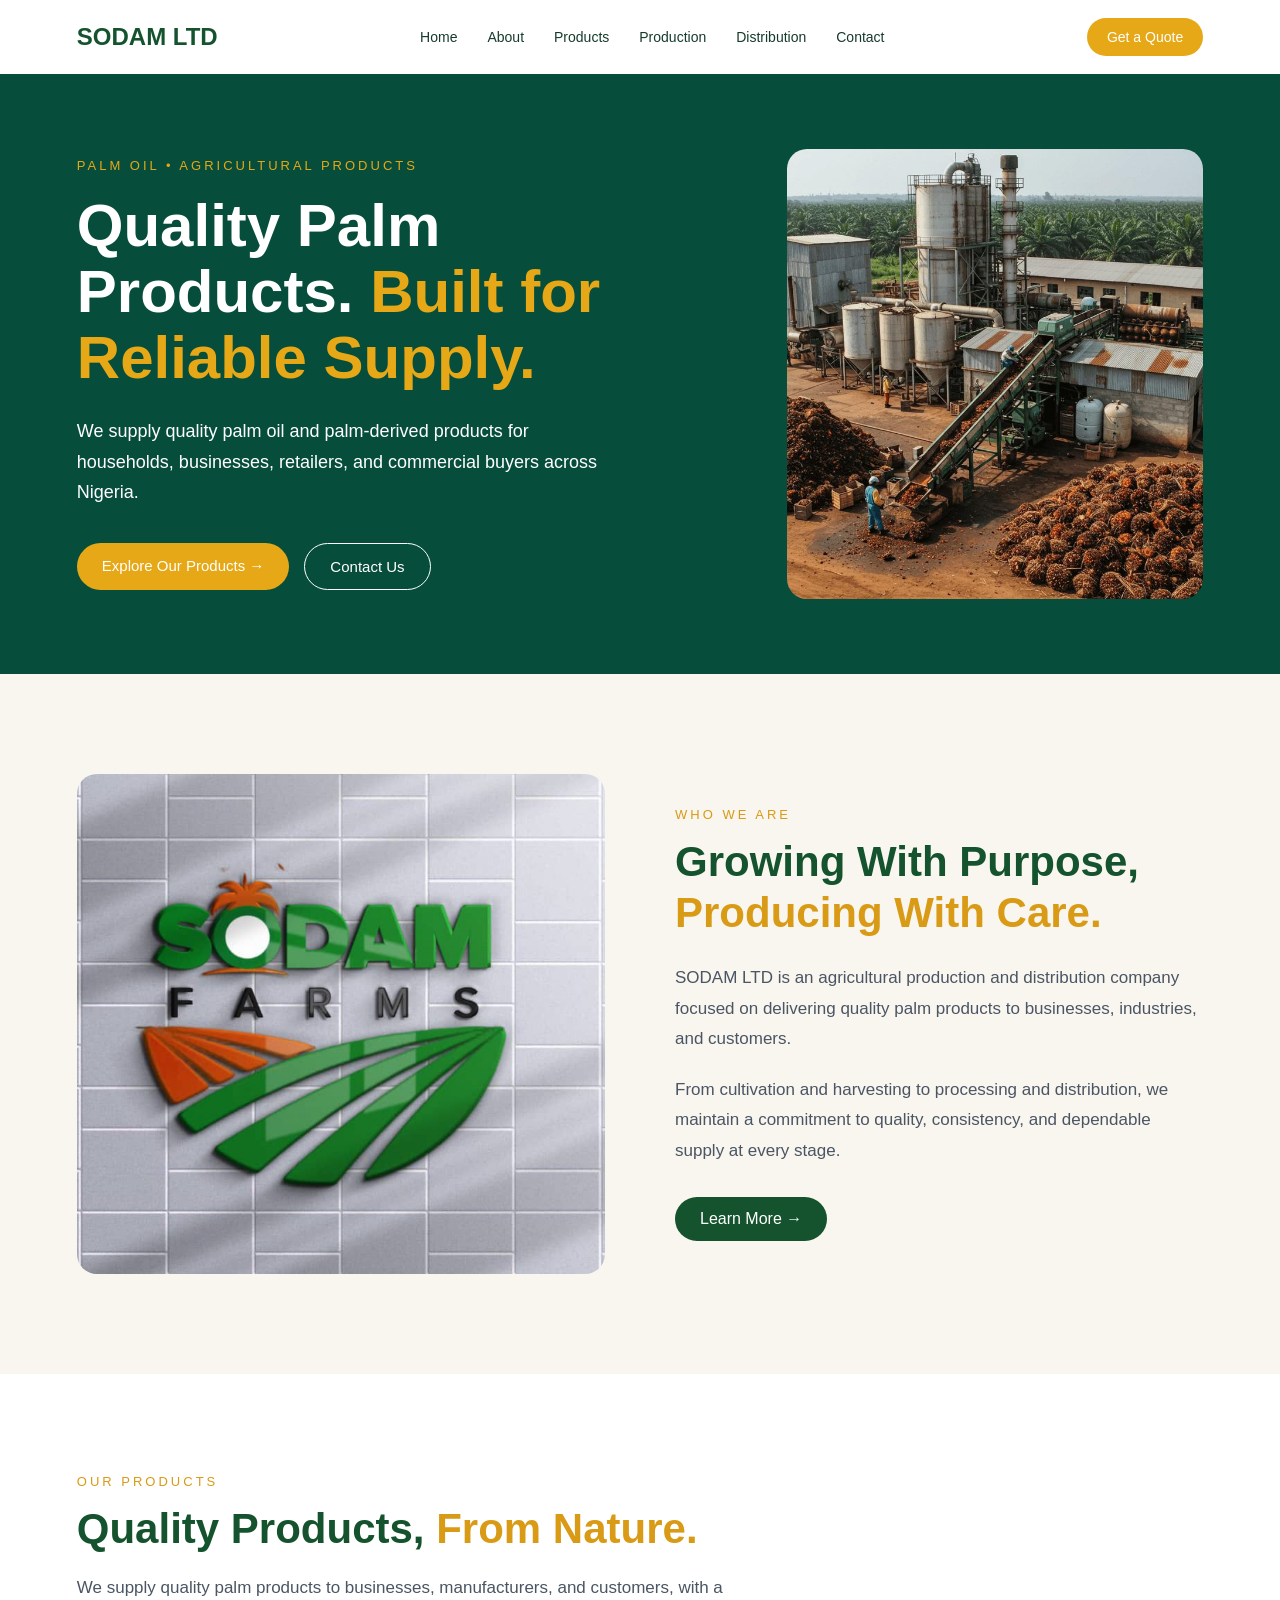
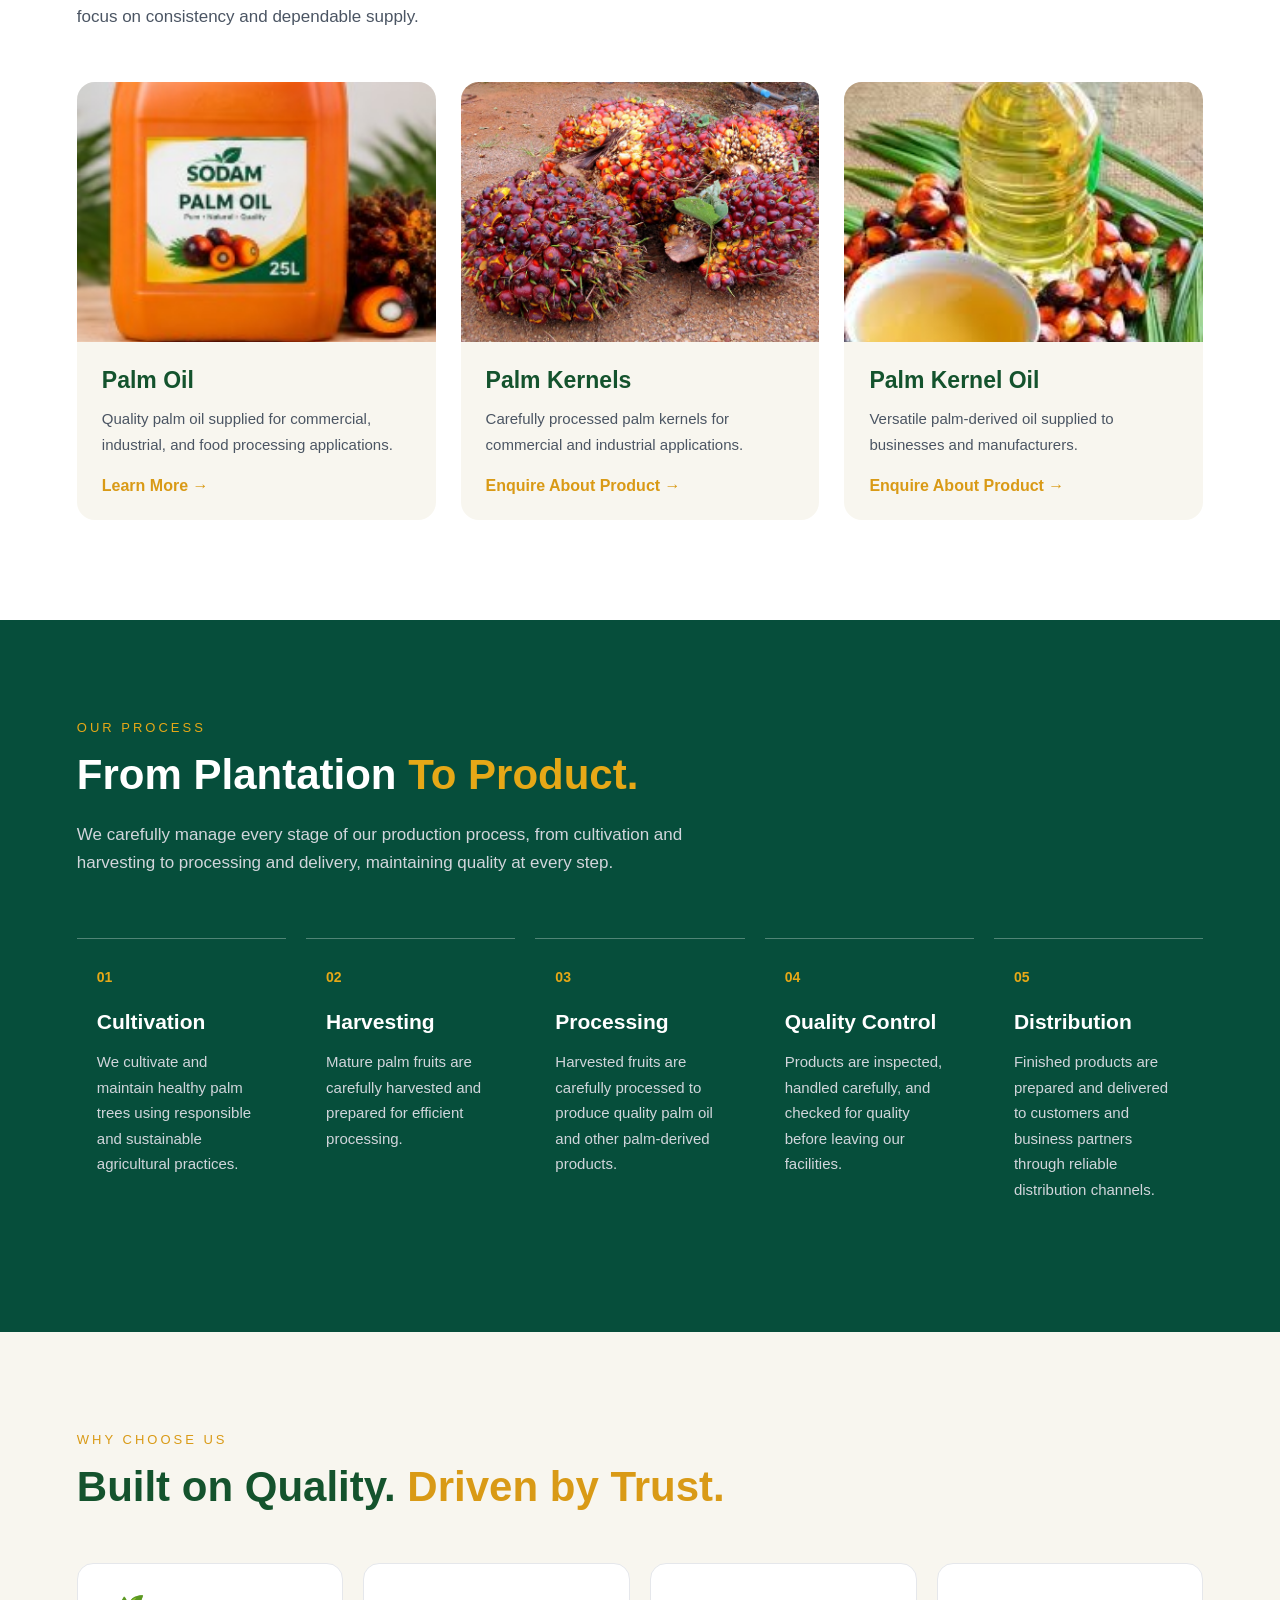
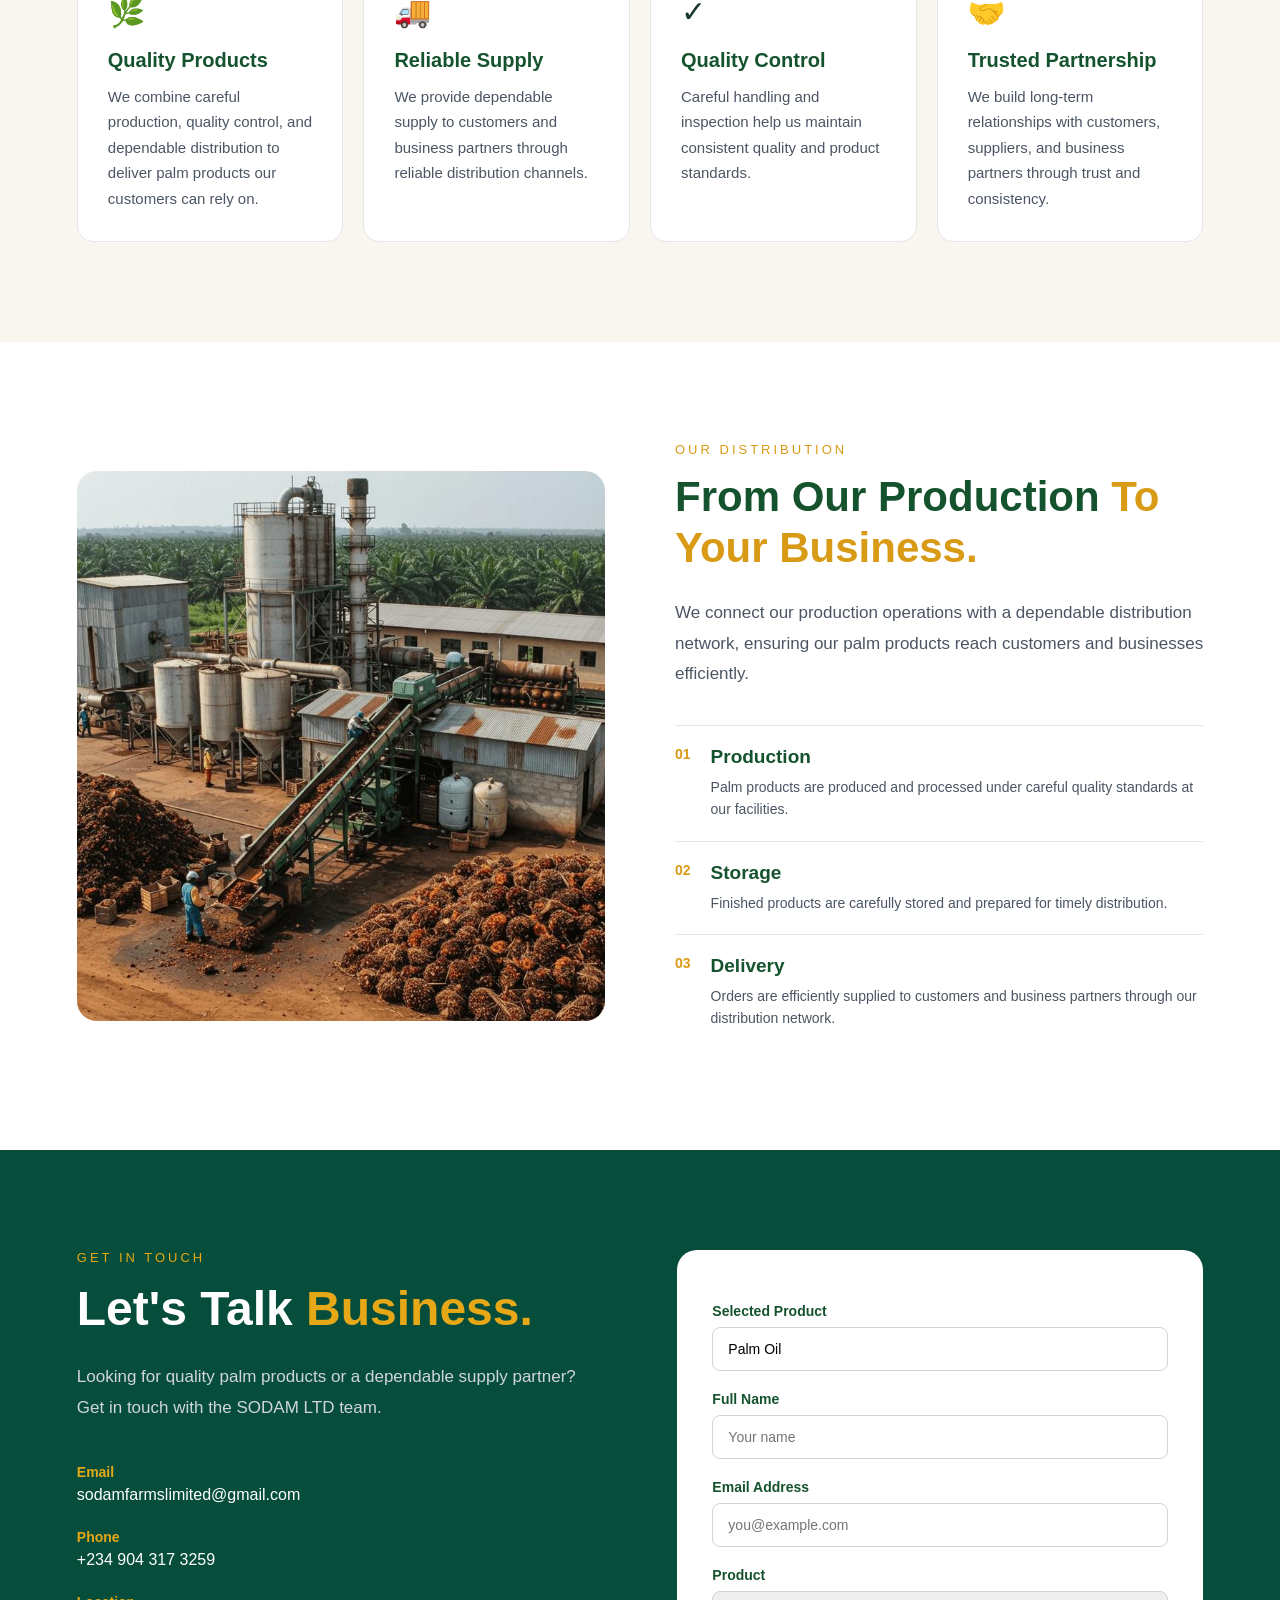
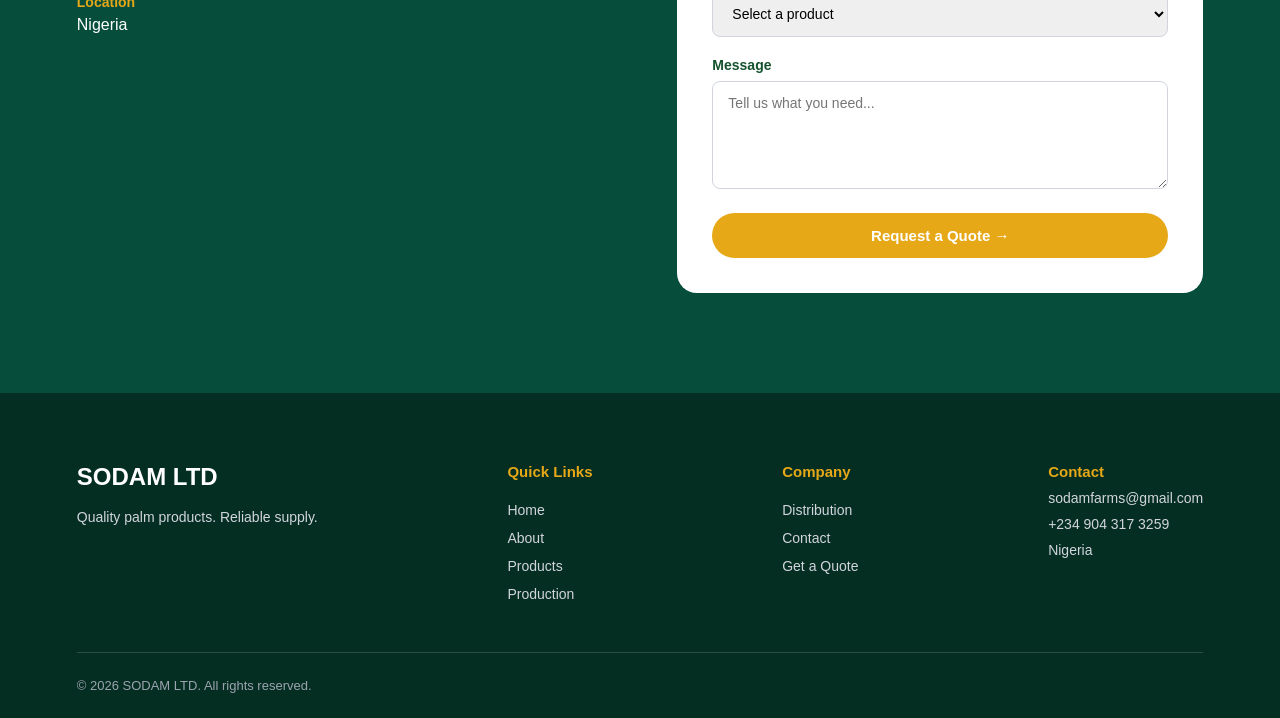
==== index.html @ 61230604 "Update index.html" ====
<!DOCTYPE html>
<html lang="en">

<head>
    <meta charset="UTF-8">
    <meta name="viewport" content="width=device-width, initial-scale=1.0">

    <title>SODAM LTD | Quality Palm Oil & Agricultural Products</title>
    <meta name="description" content="SODAM LTD supplies quality palm oil and palm-derived agricultural products to households, businesses, retailers, and commercial buyers across Nigeria.">
<link rel="icon" type="image/png" href="images/sodam.png">
    <link rel="stylesheet" href="style.css">
</head>

<body>

    <!-- NAVIGATION -->
    <header>
        <nav>

            <a href="#" class="logo">
                SODAM LTD
            </a>
<button class="menu-button">
    ☰
</button>
            <div class="nav-links">

    <a href="#home">Home</a>
    <a href="#about">About</a>
    <a href="#products">Products</a>
    <a href="#production">Production</a>
    <a href="#distribution">Distribution</a>
    <a href="#contact">Contact</a>

</div>

            <a href="#contact" class="quote-button">
                Get a Quote
            </a>

        </nav>
    </header>


    <!-- HERO SECTION -->
    <section id="home" class="hero">

    <div class="hero-content">

        <p class="eyebrow">
    PALM OIL • AGRICULTURAL PRODUCTS
</p>

       <h1>
    Quality Palm Products.
    <span>Built for Reliable Supply.</span>
</h1>

       <p class="hero-text">
    We supply quality palm oil and palm-derived products
    for households, businesses, retailers, and commercial
    buyers across Nigeria.
</p>

        <div class="hero-buttons">

            <a href="#products" class="primary-button">
    Explore Our Products →
</a>

            <a href="#contact" class="secondary-button">
    Contact Us
</a>
        </div>

    </div>


    <div class="hero-image">

        <img src="images/palm oil two.jpg"  alt="Palm oil plantation">

    </div>

</section>
<!-- ABOUT SECTION -->

<section id="about" class="about-section">

    <div class="about-image">

        <img 
            src="images/sodam.png"
            alt="Sodam Logo"
        >

    </div>


    <div class="about-content">

        <p class="section-label">
            WHO WE ARE
        </p>

        <h2>
            Growing With Purpose,
            <span>Producing With Care.</span>
        </h2>

        <p>
    SODAM LTD is an agricultural production and distribution
    company focused on delivering quality palm products to
    businesses, industries, and customers.
</p>

<p>
    From cultivation and harvesting to processing and
    distribution, we maintain a commitment to quality,
    consistency, and dependable supply at every stage.
</p>

        <a href="#" class="about-button">
            Learn More →
        </a>

    </div>

</section>
<!-- PRODUCTS SECTION -->

<section id="products" class="products-section">

    <div class="products-heading">

        <p class="section-label">
            OUR PRODUCTS
        </p>

        <h2>
            Quality Products,
            <span>From Nature.</span>
        </h2>

        <p>
    We supply quality palm products to businesses,
    manufacturers, and customers, with a focus on
    consistency and dependable supply.
</p>

    </div>


    <div class="products-container">

        <div class="product-card">

            <div class="product-image">
                <img
                    src="images/25 litres.jpg"
                    alt="Palm oil"
                >
            </div>

            <div class="product-info">

              <h3>Palm Oil</h3>

<p>
    Quality palm oil supplied for commercial,
    industrial, and food processing applications.
</p>


<a href="palm-oil.html">Learn More →</a>

            </div>

        </div>


        <div class="product-card">

            <div class="product-image">
                <img
                    src="images/palm oil one.jpg"
                    alt="Palm kernels"
                >
            </div>
            

            <div class="product-info">

                <h3>Palm Kernels</h3>

<p>
    Carefully processed palm kernels
    for commercial and industrial applications.
</p>

<a href="#contact">Enquire About Product →</a>

            </div>

        </div>


        <div class="product-card">

            <div class="product-image">
                <img
                    src="images/kernel oil.jpg"
                    alt="Palm kernel oil"
                >
            </div>

            <div class="product-info">

               <h3>Palm Kernel Oil</h3>

<p>
    Versatile palm-derived oil supplied
    to businesses and manufacturers.
</p>

<a href="#contact">Enquire About Product →</a>

            </div>

        </div>

    </div>

</section>
<!-- PRODUCTION SECTION -->

<section id="production" class="production-section">

    <div class="production-heading">

        <p class="section-label">
            OUR PROCESS
        </p>

        <h2>
            From Plantation
            <span>To Product.</span>
        </h2>

        <p>
    We carefully manage every stage of our production
    process, from cultivation and harvesting to processing
    and delivery, maintaining quality at every step.
</p>
    </div>


    <div class="process-container">

        <div class="process-step">

            <div class="step-number">
                01
            </div>

            <h3>Cultivation</h3>

<p>
    We cultivate and maintain healthy palm trees
    using responsible and sustainable agricultural practices.
</p>

        </div>


        <div class="process-step">

            <div class="step-number">
                02
            </div>

           <h3>Harvesting</h3>

<p>
    Mature palm fruits are carefully harvested
    and prepared for efficient processing.
</p>

        </div>


        <div class="process-step">

            <div class="step-number">
                03
            </div>

            <h3>Processing</h3>

<p>
    Harvested fruits are carefully processed to produce
    quality palm oil and other palm-derived products.
</p>

        </div>


        <div class="process-step">

            <div class="step-number">
                04
            </div>

            <h3>Quality Control</h3>

<p>
    Products are inspected, handled carefully,
    and checked for quality before leaving our facilities.
</p>

        </div>


        <div class="process-step">

            <div class="step-number">
                05
            </div>

            <h3>Distribution</h3>

<p>
    Finished products are prepared and delivered
    to customers and business partners through
    reliable distribution channels.
</p>

        </div>

    </div>

</section>

<!-- WHY CHOOSE US -->

<section class="why-section">

    <div class="why-heading">

        <p class="section-label">
            WHY CHOOSE US
        </p>

        <h2>
            Built on Quality.
            <span>Driven by Trust.</span>
        </h2>

    </div>


    <div class="why-container">

        <div class="why-card">

            <div class="why-icon">
                🌿
            </div>

            <h3>Quality Products</h3>

            <p>
    We combine careful production, quality control,
    and dependable distribution to deliver palm products
    our customers can rely on.
</p>
        </div>


        <div class="why-card">

            <div class="why-icon">
                🚚
            </div>

            <h3>Reliable Supply</h3>

            <p>
    We provide dependable supply to customers
    and business partners through reliable
    distribution channels.
            </p>

        </div>


        <div class="why-card">

            <div class="why-icon">
                ✓
            </div>

            <h3>Quality Control</h3>

            <p>
    Careful handling and inspection help us
    maintain consistent quality and product standards.
</p>

        </div>


        <div class="why-card">

            <div class="why-icon">
                🤝
            </div>

            <h3>Trusted Partnership</h3>

            <p>
    We build long-term relationships with
    customers, suppliers, and business partners
    through trust and consistency.
</p>

        </div>

    </div>

</section>
<!-- DISTRIBUTION SECTION -->

<section id="distribution" class="distribution-section">

    <div class="distribution-image">

        <img
            src="images/palm oil two.jpg"
            alt="Palm oil distribution"
        >

    </div>


    <div class="distribution-content">

        <p class="section-label">
            OUR DISTRIBUTION
        </p>

        <h2>
            From Our Production
            <span>To Your Business.</span>
        </h2>

       <p>
    We connect our production operations with a
    dependable distribution network, ensuring our
    palm products reach customers and businesses
    efficiently.
</p>

        <div class="distribution-points">

            <div class="distribution-point">

                <strong>01</strong>

                <div>
                    <h3>Production</h3>

                    <p>
    Palm products are produced and processed
    under careful quality standards at our facilities.
</p>
                </div>

            </div>


            <div class="distribution-point">

                <strong>02</strong>

                <div>
                    <h3>Storage</h3>

                    <p>
    Finished products are carefully stored
    and prepared for timely distribution.
</p>
                </div>

            </div>


            <div class="distribution-point">

                <strong>03</strong>

                <div>
                    <h3>Delivery</h3>

                    <p>
    Orders are efficiently supplied to customers
    and business partners through our distribution network.
</p>
                </div>

            </div>

        </div>

    </div>

</section>
<!-- CONTACT SECTION -->

<section id="contact" class="contact-section">

    <div class="contact-content">

        <p class="section-label">
            GET IN TOUCH
        </p>

        <h2>
            Let's Talk
            <span>Business.</span>
        </h2>

       <p>
    Looking for quality palm products or a dependable
    supply partner? Get in touch with the SODAM LTD team.
</p>

        <div class="contact-details">

            <div>
                <strong>Email</strong>
                <p>sodamfarmslimited@gmail.com</p>
            </div>

            <div>
                <strong>Phone</strong>
                <p>+234 904 317 3259</p>
            </div>

            <div>
                <strong>Location</strong>
                <p>Nigeria</p>
            </div>

        </div>

    </div>


    <div class="contact-form">

        <<form action="https://formspree.io/f/moeqrwew"
    method="POST">
    <input type="hidden" name="_next" value="https://sodam-palm-oil-website.vercel.app/thank-you.html">
<input type="hidden" name="_next" value="thank-you.html">
<div class="form-group">
    <label for="selected-product">Selected Product</label>
    <input
        type="text"
        id="selected-product"
        value="Palm Oil"
        readonly
    >
</div>
            <div class="form-group">

                <label for="name">
                    Full Name
                </label>

                <input
    type="text"
    id="name"
    name="name"
    placeholder="Your name"
    required
>

            </div>


            <div class="form-group">

                <label for="email">
                    Email Address
                </label>

                <input
    type="email"
    id="email"
    name="email"
    placeholder="you@example.com"
    required
>

            </div>


            <div class="form-group">

                <label for="product">
                    Product
                </label>

                <select id="product" name="product" required>

                    <option value="">
                        Select a product
                    </option>

                    <option value="palm-oil">
                        Palm Oil
                    </option>

                    <option value="palm-kernels">
                        Palm Kernels
                    </option>

                    <option value="palm-kernel-oil">
                        Palm Kernel Oil
                    </option>

                </select>

            </div>


            <div class="form-group">

                <label for="message">
                    Message
                </label>

                <textarea
    id="message"
    name="message"
    rows="5"
    placeholder="Tell us what you need..."
    required
></textarea>

            </div>


            <button type="submit">
                Request a Quote →
            </button>

        </form>

    </div>

</section>
<!-- FOOTER -->

<footer>

    <div class="footer-content">

        <div class="footer-brand">

            <a href="#home" class="logo">
                SODAM LTD
            </a>

            <p>
                Quality palm products.
                Reliable supply.
            </p>

        </div>


        <div class="footer-links">

            <h3>Quick Links</h3>

           <a href="#home">Home</a>
<a href="#about">About</a>
<a href="#products">Products</a>
<a href="#production">Production</a>

        </div>


        <div class="footer-links">

            <h3>Company</h3>

            <a href="#distribution">Distribution</a>
<a href="#contact">Contact</a>
<a href="#contact">Get a Quote</a>

        </div>


        <div class="footer-contact">

            <h3>Contact</h3>

            <p>sodamfarms@gmail.com</p>
            <p>+234 904 317 3259</p>
            <p>Nigeria</p>

        </div>

    </div>


    <div class="footer-bottom">

        <p>
            © 2026 SODAM LTD.
            All rights reserved.
        </p>

    </div>

</footer>
    <script src="script.js"></script>

</body>

</html>
---- style.css ----
/* =========================
   GENERAL
========================= */

* {
    margin: 0;
    padding: 0;
    box-sizing: border-box;
}

html {
    scroll-behavior: smooth;
}

body {
    font-family: Arial, sans-serif;
    color: #173b2a;
    background: #ffffff;
}

section,
header,
footer {
    max-width: 1600px;
    margin-left: auto;
    margin-right: auto;
}


/* =========================
   NAVIGATION
========================= */

header {
    background-color: #ffffff;
    padding: 18px 6%;
    position: sticky;
    top: 0;
    z-index: 1000;
}

nav {
    display: flex;
    align-items: center;
    justify-content: space-between;
    position: relative;
}

.logo {
    font-size: 24px;
    font-weight: bold;
    color: #14532d;
    text-decoration: none;
}

.nav-links {
    display: flex;
    gap: 30px;
}

.nav-links a {
    color: #173b2a;
    text-decoration: none;
    font-size: 14px;
    position: relative;
}

.nav-links a::after {
    content: "";
    position: absolute;
    width: 0;
    height: 2px;
    background-color: #d99a16;
    left: 0;
    bottom: -6px;
    transition: width 0.3s ease;
}

.nav-links a:hover::after {
    width: 100%;
}

.quote-button {
    background-color: #e6a817;
    color: white;
    padding: 11px 20px;
    border-radius: 25px;
    text-decoration: none;
    font-size: 14px;
}

.quote-button:hover {
    background-color: #c98b0d;
}

.menu-button {
    display: none;
    background: none;
    border: none;
    font-size: 28px;
    color: #14532d;
    cursor: pointer;
}


/* =========================
   HERO
========================= */

.hero {
    min-height: 600px;
    padding: 70px 6%;
    background-color: #064e3b;
    color: white;

    display: flex;
    align-items: center;
    justify-content: space-between;
    gap: 60px;
}

.hero-content {
    max-width: 650px;
    animation: heroText 1s ease forwards;
}

.eyebrow {
    font-size: 13px;
    letter-spacing: 3px;
    margin-bottom: 20px;
    color: #e6a817;
}

.hero h1 {
    font-size: clamp(42px, 5vw, 60px);
    line-height: 1.1;
    margin-bottom: 25px;
}

.hero h1 span {
    color: #e6a817;
}

.hero-text {
    font-size: 18px;
    line-height: 1.7;
    max-width: 550px;
    margin-bottom: 35px;
}

.hero-buttons {
    display: flex;
    gap: 15px;
}

.primary-button,
.secondary-button {
    padding: 14px 25px;
    border-radius: 25px;
    text-decoration: none;
    font-size: 15px;
}

.primary-button {
    background-color: #e6a817;
    color: white;
}

.primary-button:hover {
    background-color: #c98b0d;
}

.secondary-button {
    border: 1px solid white;
    color: white;
}

.secondary-button:hover {
    background-color: white;
    color: #064e3b;
}

.hero-image {
    width: 45%;
    animation: heroImage 1s ease 0.2s forwards;
    opacity: 0;
}

.hero-image img {
    width: 100%;
    height: 450px;
    object-fit: cover;
    border-radius: 20px;
    display: block;
}

.hero-image img:hover {
    transform: scale(1.03);
}


/* =========================
   ABOUT
========================= */

.about-section {
    padding: 100px 6%;
    display: flex;
    align-items: center;
    gap: 70px;
    background-color: #f8f6ef;
}

.about-image {
    width: 50%;
}

.about-image img {
    width: 100%;
    height: 500px;
    object-fit: cover;
    border-radius: 20px;
    display: block;
}

.about-content {
    width: 50%;
}

.section-label {
    font-size: 13px;
    letter-spacing: 3px;
    color: #d99a16;
    margin-bottom: 15px;
}

.about-content h2 {
    font-size: clamp(32px, 4vw, 42px);
    line-height: 1.2;
    color: #14532d;
    margin-bottom: 25px;
}

.about-content h2 span {
    color: #d99a16;
}

.about-content p:not(.section-label) {
    font-size: 17px;
    line-height: 1.8;
    color: #4b5563;
    margin-bottom: 20px;
}

.about-button {
    display: inline-block;
    margin-top: 10px;
    padding: 13px 25px;
    background-color: #14532d;
    color: white;
    border-radius: 25px;
    text-decoration: none;
}

.about-button:hover {
    background-color: #0f3d21;
}


/* =========================
   PRODUCTS
========================= */

.products-section {
    padding: 100px 6%;
    background-color: #ffffff;
}

.products-heading {
    max-width: 650px;
    margin-bottom: 50px;
}

.products-heading h2 {
    font-size: clamp(32px, 4vw, 42px);
    line-height: 1.2;
    color: #14532d;
    margin-bottom: 20px;
}

.products-heading h2 span {
    color: #d99a16;
}

.products-heading > p:last-child {
    font-size: 17px;
    line-height: 1.7;
    color: #4b5563;
}

.products-container {
    display: flex;
    gap: 25px;
}

.product-card {
    flex: 1;
    background-color: #f8f6ef;
    border-radius: 18px;
    overflow: hidden;
}

.product-image {
    height: 260px;
}

.product-image img {
    width: 100%;
    height: 100%;
    object-fit: cover;
    display: block;
}

.product-info {
    padding: 25px;
}

.product-info h3 {
    font-size: 23px;
    color: #14532d;
    margin-bottom: 12px;
}

.product-info p {
    font-size: 15px;
    line-height: 1.7;
    color: #4b5563;
    margin-bottom: 20px;
}

.product-info a {
    color: #d99a16;
    text-decoration: none;
    font-weight: bold;
}

.product-info a:hover {
    color: #14532d;
}


/* =========================
   PRODUCTION
========================= */

.production-section {
    padding: 100px 6%;
    background-color: #064e3b;
    color: white;
}

.production-heading {
    max-width: 650px;
    margin-bottom: 60px;
}

.production-heading .section-label {
    color: #e6a817;
}

.production-heading h2 {
    font-size: clamp(32px, 4vw, 42px);
    line-height: 1.2;
    margin-bottom: 20px;
}

.production-heading h2 span {
    color: #e6a817;
}

.production-heading > p:last-child {
    font-size: 17px;
    line-height: 1.7;
    color: #d1d5db;
}

.process-container {
    display: flex;
    gap: 20px;
}

.process-step {
    flex: 1;
    padding: 30px 20px;
    border-top: 1px solid rgba(255, 255, 255, 0.3);
}

.step-number {
    font-size: 14px;
    color: #e6a817;
    font-weight: bold;
    margin-bottom: 25px;
}

.process-step h3 {
    font-size: 21px;
    margin-bottom: 15px;
}

.process-step p {
    font-size: 15px;
    line-height: 1.7;
    color: #d1d5db;
}


/* =========================
   WHY CHOOSE US
========================= */

.why-section {
    padding: 100px 6%;
    background-color: #f8f6ef;
}

.why-heading {
    max-width: 650px;
    margin-bottom: 50px;
}

.why-heading h2 {
    font-size: clamp(32px, 4vw, 42px);
    line-height: 1.2;
    color: #14532d;
}

.why-heading h2 span {
    color: #d99a16;
}

.why-container {
    display: flex;
    gap: 20px;
}

.why-card {
    flex: 1;
    padding: 30px;
    background-color: white;
    border-radius: 16px;
    border: 1px solid #e5e7eb;
}

.why-icon {
    font-size: 30px;
    margin-bottom: 20px;
}

.why-card h3 {
    font-size: 20px;
    color: #14532d;
    margin-bottom: 12px;
}

.why-card p {
    font-size: 15px;
    line-height: 1.7;
    color: #4b5563;
}


/* =========================
   DISTRIBUTION
========================= */

.distribution-section {
    padding: 100px 6%;
    display: flex;
    align-items: center;
    gap: 70px;
    background-color: #ffffff;
}

.distribution-image {
    width: 50%;
}

.distribution-image img {
    width: 100%;
    height: 550px;
    object-fit: cover;
    border-radius: 20px;
    display: block;
}

.distribution-content {
    width: 50%;
}

.distribution-content h2 {
    font-size: clamp(32px, 4vw, 42px);
    line-height: 1.2;
    color: #14532d;
    margin-bottom: 25px;
}

.distribution-content h2 span {
    color: #d99a16;
}

.distribution-content > p:not(.section-label) {
    font-size: 17px;
    line-height: 1.8;
    color: #4b5563;
    margin-bottom: 35px;
}

.distribution-point {
    display: flex;
    gap: 20px;
    padding: 20px 0;
    border-top: 1px solid #e5e7eb;
}

.distribution-point strong {
    color: #d99a16;
    font-size: 14px;
}

.distribution-point h3 {
    color: #14532d;
    font-size: 19px;
    margin-bottom: 8px;
}

.distribution-point p {
    color: #4b5563;
    font-size: 14px;
    line-height: 1.6;
}


/* =========================
   CONTACT
========================= */

.contact-section {
    padding: 100px 6%;
    display: flex;
    gap: 80px;
    background-color: #064e3b;
    color: white;
}

.contact-content {
    width: 50%;
}

.contact-content .section-label {
    color: #e6a817;
}

.contact-content h2 {
    font-size: clamp(36px, 4.5vw, 48px);
    line-height: 1.2;
    margin-bottom: 25px;
}

.contact-content h2 span {
    color: #e6a817;
}

.contact-content > p:not(.section-label) {
    font-size: 17px;
    line-height: 1.8;
    color: #d1d5db;
    max-width: 500px;
    margin-bottom: 40px;
}

.contact-details {
    display: flex;
    flex-direction: column;
    gap: 25px;
}

.contact-details strong {
    display: block;
    color: #e6a817;
    font-size: 14px;
    margin-bottom: 6px;
}

.contact-details p {
    font-size: 16px;
    color: white;
}

.contact-form {
    width: 50%;
    background-color: white;
    padding: 35px;
    border-radius: 20px;
}

.form-group {
    margin-bottom: 20px;
}

.form-group label {
    display: block;
    color: #14532d;
    font-size: 14px;
    font-weight: bold;
    margin-bottom: 8px;
}

.form-group input,
.form-group select,
.form-group textarea {
    width: 100%;
    padding: 13px 15px;
    border: 1px solid #d1d5db;
    border-radius: 8px;
    font-family: Arial, sans-serif;
    font-size: 14px;
    outline: none;
}

.form-group textarea {
    resize: vertical;
}

.form-group input:focus,
.form-group select:focus,
.form-group textarea:focus {
    border-color: #d99a16;
}

.contact-form button {
    width: 100%;
    padding: 14px;
    border: none;
    border-radius: 25px;
    background-color: #e6a817;
    color: white;
    font-size: 15px;
    font-weight: bold;
    cursor: pointer;
}

.contact-form button:hover {
    background-color: #c98b0d;
}


/* =========================
   FOOTER
========================= */

footer {
    background-color: #052e23;
    color: white;
    padding: 70px 6% 25px;
}

.footer-content {
    display: flex;
    justify-content: space-between;
    gap: 50px;
    padding-bottom: 50px;
}

.footer-brand {
    max-width: 280px;
}

.footer-brand .logo {
    color: white;
    display: inline-block;
    margin-bottom: 15px;
}

.footer-brand p {
    color: #d1d5db;
    font-size: 14px;
    line-height: 1.7;
}

.footer-links {
    display: flex;
    flex-direction: column;
    gap: 12px;
}

.footer-links h3,
.footer-contact h3 {
    color: #e6a817;
    font-size: 15px;
    margin-bottom: 10px;
}

.footer-links a {
    color: #d1d5db;
    text-decoration: none;
    font-size: 14px;
}

.footer-links a:hover {
    color: #e6a817;
}

.footer-contact p {
    color: #d1d5db;
    font-size: 14px;
    margin-bottom: 10px;
}

.footer-bottom {
    border-top: 1px solid rgba(255, 255, 255, 0.15);
    padding-top: 25px;
}

.footer-bottom p {
    color: #9ca3af;
    font-size: 13px;
}


/* =========================
   PALM OIL PAGE
========================= */

.palm-oil-page {
    padding: 100px 6%;
    background: linear-gradient(
        135deg,
        #fffdf5,
        #f8f1d8,
        #f3dfaa
    );
}

.palm-oil-page h1 {
    font-size: clamp(40px, 5vw, 58px);
    line-height: 1.1;
    color: #14532d;
    margin-bottom: 20px;
    letter-spacing: -1px;
}

.palm-oil-page > p {
    font-size: 17px;
    line-height: 1.7;
    color: #4b5563;
    max-width: 600px;
    margin-bottom: 20px;
}

.back-link {
    display: inline-block;
    margin-bottom: 35px;
    color: #14532d;
    text-decoration: none;
    font-size: 14px;
    font-weight: bold;
}

.back-link:hover {
    color: #d99a16;
}

.product-description {
    font-size: 16px;
    line-height: 1.8;
    color: #4b5563;
    max-width: 650px;
    margin-top: 15px;
}

.product-description::after {
    content: "";
    display: block;
    width: 60px;
    height: 3px;
    background-color: #d99a16;
    margin-top: 30px;
}


/* =========================
   PRODUCT SIZE GRID
========================= */

.product-sizes {
    display: grid;
    grid-template-columns: repeat(3, minmax(0, 1fr));
    gap: 30px;
    margin-top: 60px;
}

.product-size-card {
    background: #f8f6ef;
    border-radius: 18px;
    overflow: hidden;
    border: 1px solid #e8dfc8;
    transition: transform 0.3s ease, box-shadow 0.3s ease;
}

.product-size-card:hover {
    box-shadow: 0 15px 35px rgba(0, 0, 0, 0.15);
}

.product-size-card img {
    width: 100%;
    height: 220px;
    object-fit: contain;
    display: block;
    padding: 10px;
    background-color: #ffffff;
}

.product-size-info {
    padding: 20px 22px 25px;
    background-color: #fffdf5;
}

.product-size-info p {
    font-size: 11px;
    letter-spacing: 2px;
    color: #d99a16;
    margin-bottom: 8px;
}

.product-size-info h2 {
    padding: 0;
    background: none;
    text-align: left;
    color: #14532d;
    font-size: 22px;
    margin-bottom: 15px;
}

.product-size-info a {
    color: #14532d;
    text-decoration: none;
    font-size: 14px;
    font-weight: bold;
}

.product-size-info a:hover {
    color: #d99a16;
}


/* =========================
   PRODUCT CTA
========================= */

.product-cta {
    margin-top: 70px;
    padding: 50px;
    background-color: #064e3b;
    color: white;
    border-radius: 20px;
    text-align: center;
}

.product-cta h2 {
    font-size: 32px;
    margin-bottom: 15px;
}

.product-cta p {
    color: #ffffff;
    font-size: 16px;
    line-height: 1.7;
    margin-bottom: 25px;
}

.product-cta a {
    display: inline-block;
    background-color: #e6a817;
    color: white;
    padding: 13px 25px;
    border-radius: 25px;
    text-decoration: none;
    font-size: 15px;
    font-weight: bold;
}

.product-cta a:hover {
    background-color: #c98b0d;
}


/* =========================
   THANK YOU PAGE
========================= */

.thank-you {
    min-height: 100vh;
    background-color: #064e3b;
    color: white;
    display: flex;
    align-items: center;
    justify-content: center;
    padding: 40px 6%;
    text-align: center;
}

.thank-you-content {
    max-width: 600px;
}

.thank-you .section-label {
    color: #e6a817;
    margin-bottom: 20px;
}

.thank-you-logo {
    display: inline-block;
    color: white;
    font-size: 24px;
    font-weight: bold;
    text-decoration: none;
    margin-bottom: 40px;
}

.thank-you h1 {
    font-size: clamp(42px, 6vw, 64px);
    margin-bottom: 20px;
}

.thank-you p:not(.section-label) {
    font-size: 18px;
    line-height: 1.7;
    color: #d1d5db;
    margin-bottom: 35px;
}

.thank-you a:last-child {
    display: inline-block;
    background-color: #e6a817;
    color: white;
    padding: 14px 25px;
    border-radius: 25px;
    text-decoration: none;
    font-size: 15px;
    font-weight: bold;
}

.thank-you a:last-child:hover {
    background-color: #c98b0d;
}


/* =========================
   ANIMATIONS
========================= */

@keyframes heroText {
    from {
        opacity: 0;
        transform: translateY(30px);
    }

    to {
        opacity: 1;
        transform: translateY(0);
    }
}

@keyframes heroImage {
    from {
        opacity: 0;
        transform: translateX(30px);
    }

    to {
        opacity: 1;
        transform: translateX(0);
    }
}


/* =========================
   MOBILE
========================= */

@media (max-width: 768px) {

    header {
        padding: 18px 6%;
    }

    nav {
        flex-direction: row;
        justify-content: space-between;
    }

    .menu-button {
        display: block;
    }

    .nav-links {
        display: none;
    }

    .nav-links.active {
        display: flex;
        flex-direction: column;
        position: absolute;
        top: 75px;
        left: 6%;
        right: 6%;
        background-color: white;
        padding: 25px;
        border-radius: 15px;
        gap: 20px;
        box-shadow: 0 10px 30px rgba(0, 0, 0, 0.1);
        z-index: 999;
        align-items: center;
    }

    .nav-links.active a {
        display: block;
        width: 100%;
        text-align: center;
        color: #173b2a;
        font-size: 16px;
    }

    .quote-button {
        display: none;
    }


    /* HERO */

    .hero {
        flex-direction: column;
        padding: 70px 6%;
    }

    .hero-content {
        max-width: 100%;
    }

    .hero h1 {
        font-size: 42px;
    }

    .hero-buttons {
        flex-direction: column;
        width: 100%;
    }

    .hero-image {
        width: 100%;
    }

    .hero-image img {
        height: 350px;
    }


    /* ABOUT */

    .about-section {
        flex-direction: column;
        gap: 40px;
    }

    .about-image,
    .about-content {
        width: 100%;
    }

    .about-image img {
        height: 350px;
    }


    /* PRODUCTS */

    .products-container {
        flex-direction: column;
    }

    .product-image {
        height: 220px;
    }


    /* PRODUCTION */

    .process-container {
        flex-direction: column;
        gap: 0;
    }


    /* WHY */

    .why-container {
        flex-direction: column;
    }

    .why-card {
        padding: 25px;
    }


    /* DISTRIBUTION */

    .distribution-section {
        flex-direction: column;
        gap: 40px;
    }

    .distribution-image,
    .distribution-content {
        width: 100%;
    }

    .distribution-image img {
        height: 350px;
    }


    /* CONTACT */

    .contact-section {
        flex-direction: column;
        gap: 40px;
    }

    .contact-content,
    .contact-form {
        width: 100%;
    }

    .contact-form {
        padding: 25px;
    }


    /* FOOTER */

    .footer-content {
        flex-direction: column;
        gap: 40px;
    }


    /* PALM OIL SIZE GRID */

    .product-sizes {
        grid-template-columns: 1fr;
        gap: 20px;
    }

    .product-size-card {
        width: 100%;
    }

    .product-size-card img {
        width: 100%;
        height: 220px;
        object-fit: contain;
    }


    /* PRODUCT CTA */

    .product-cta {
        padding: 35px 25px;
    }
}
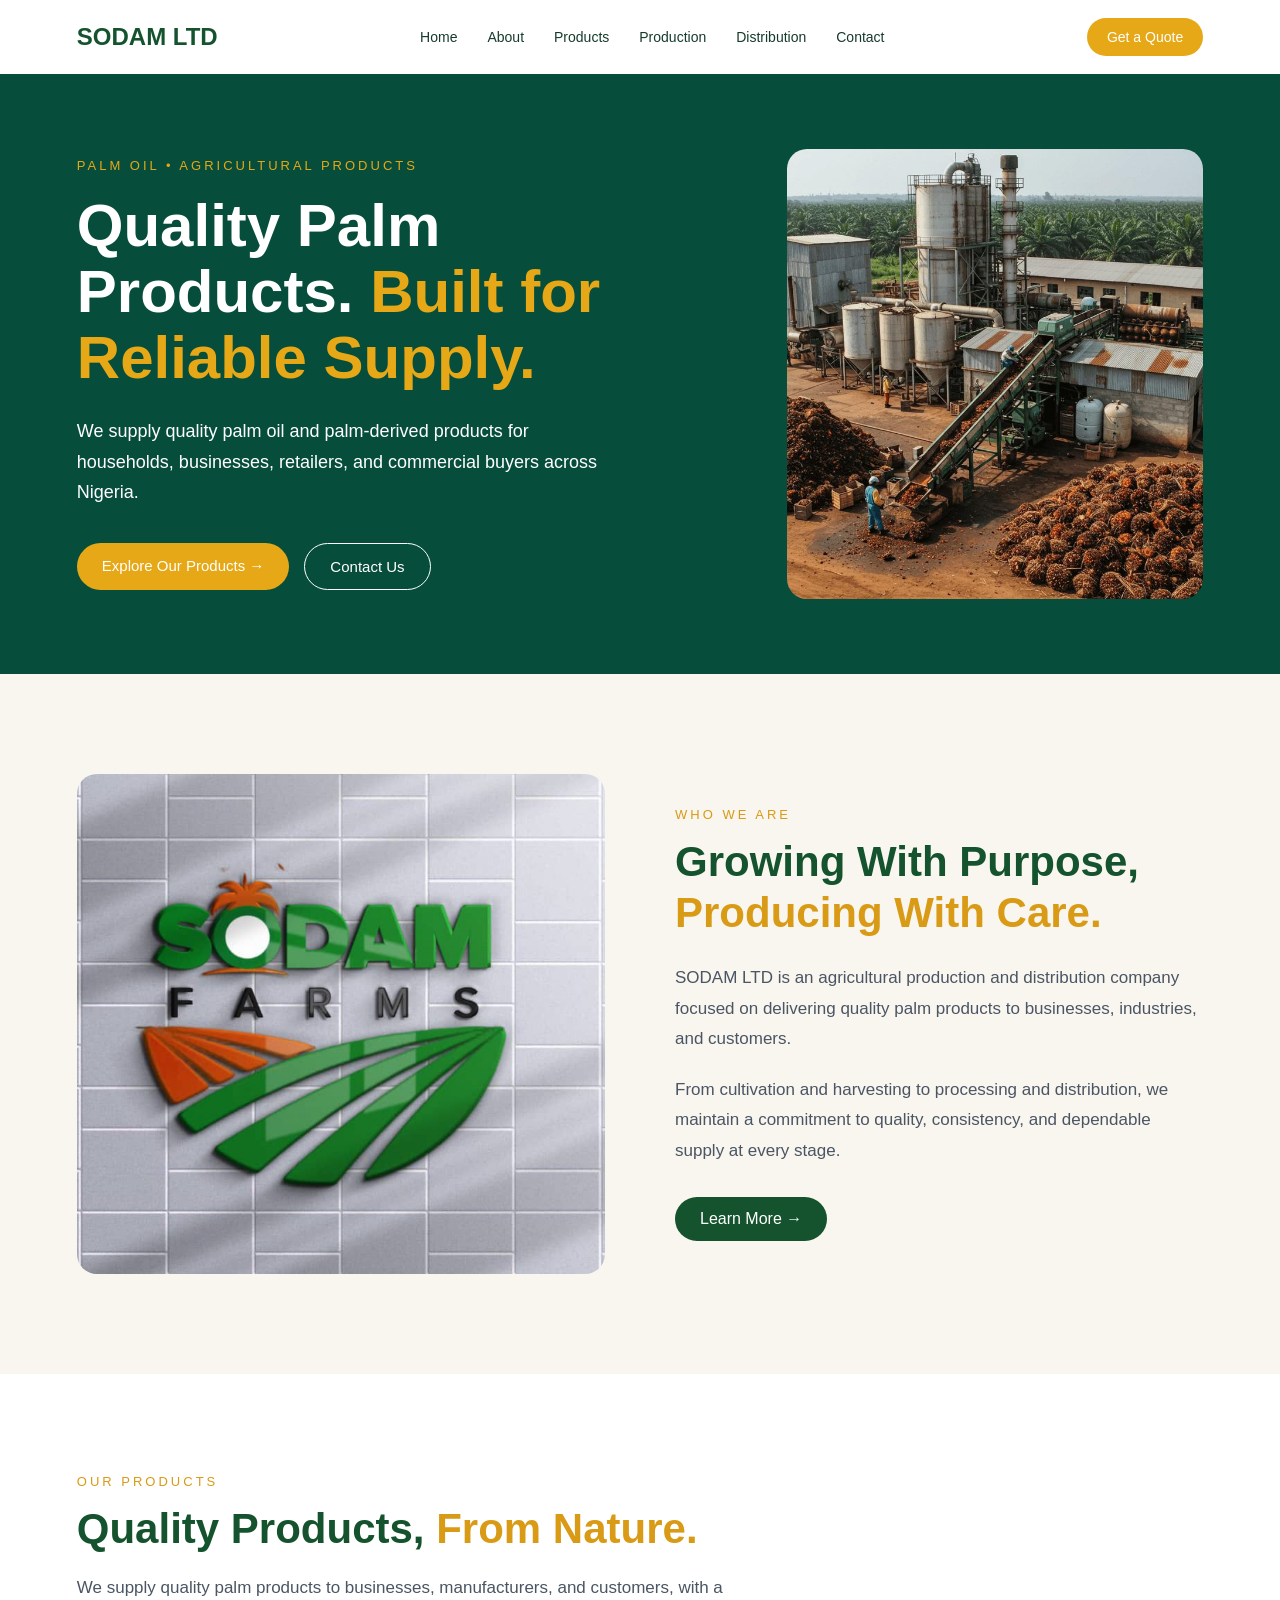
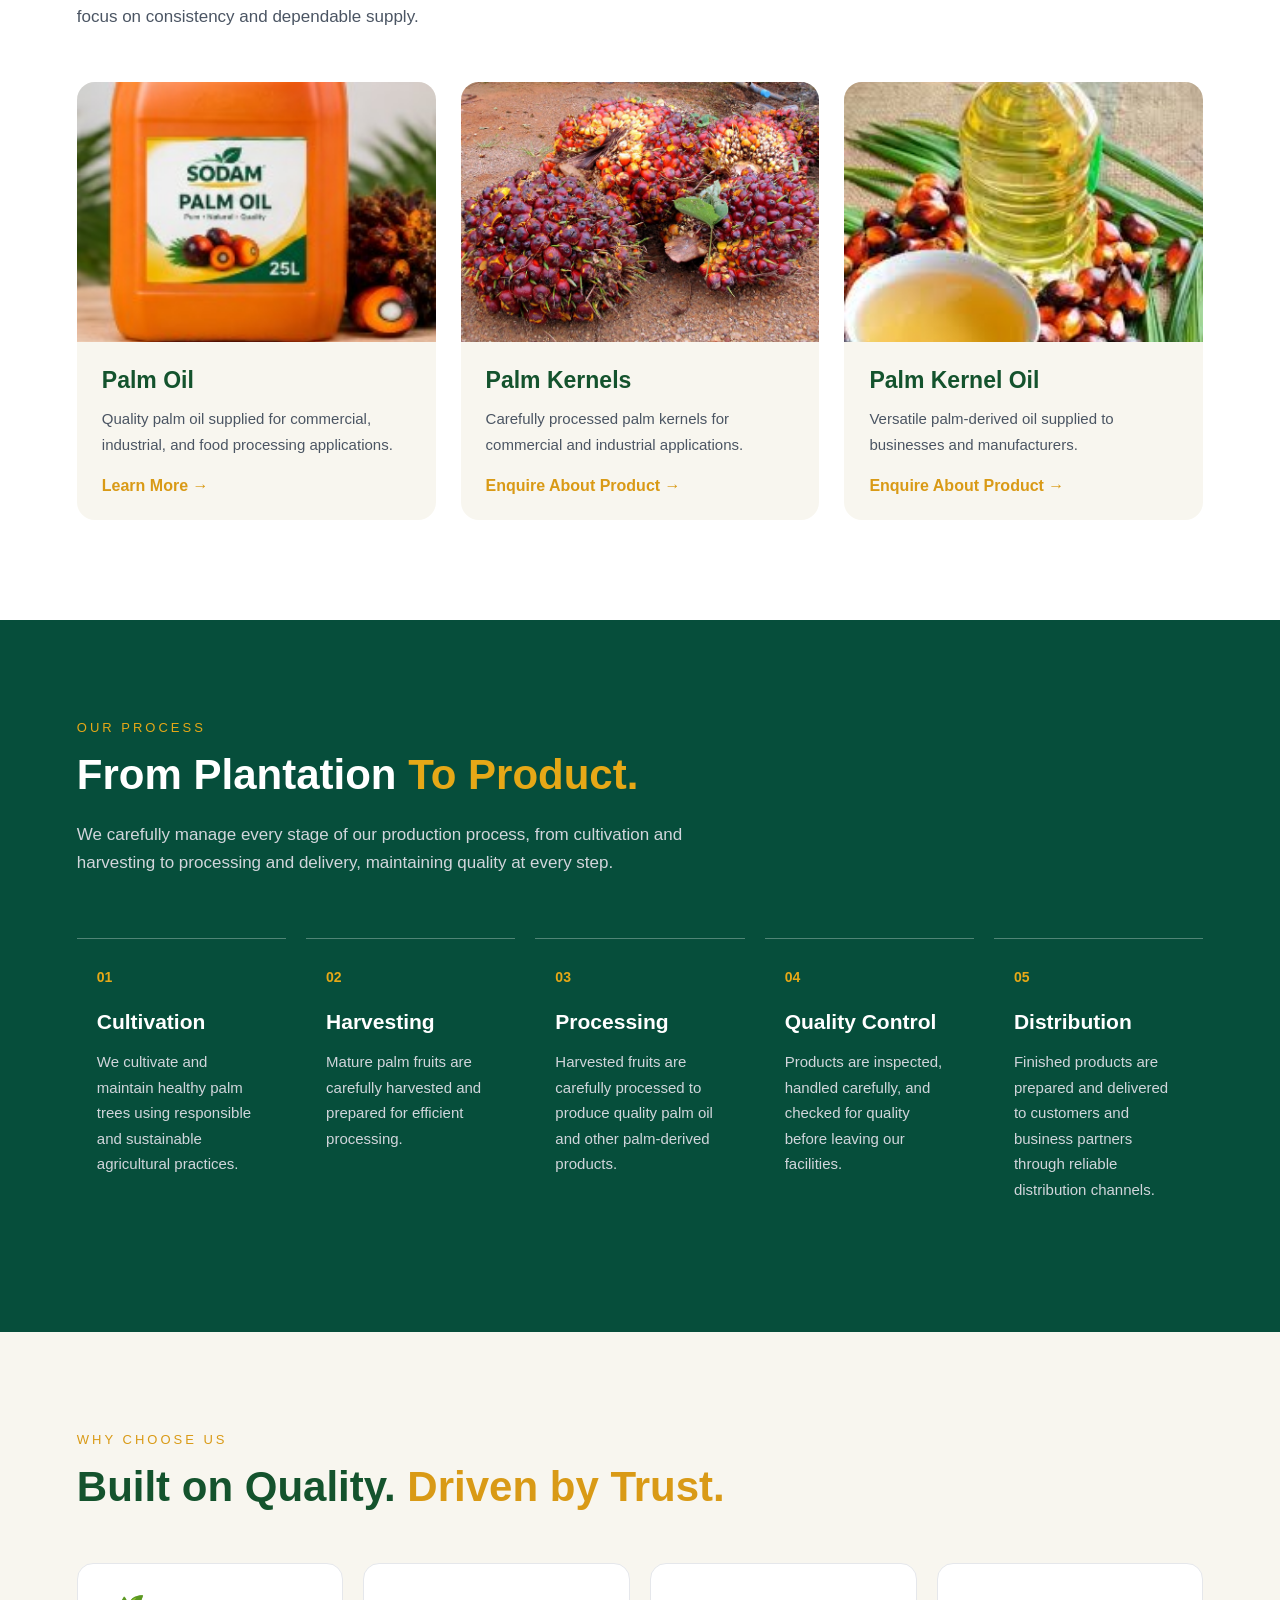
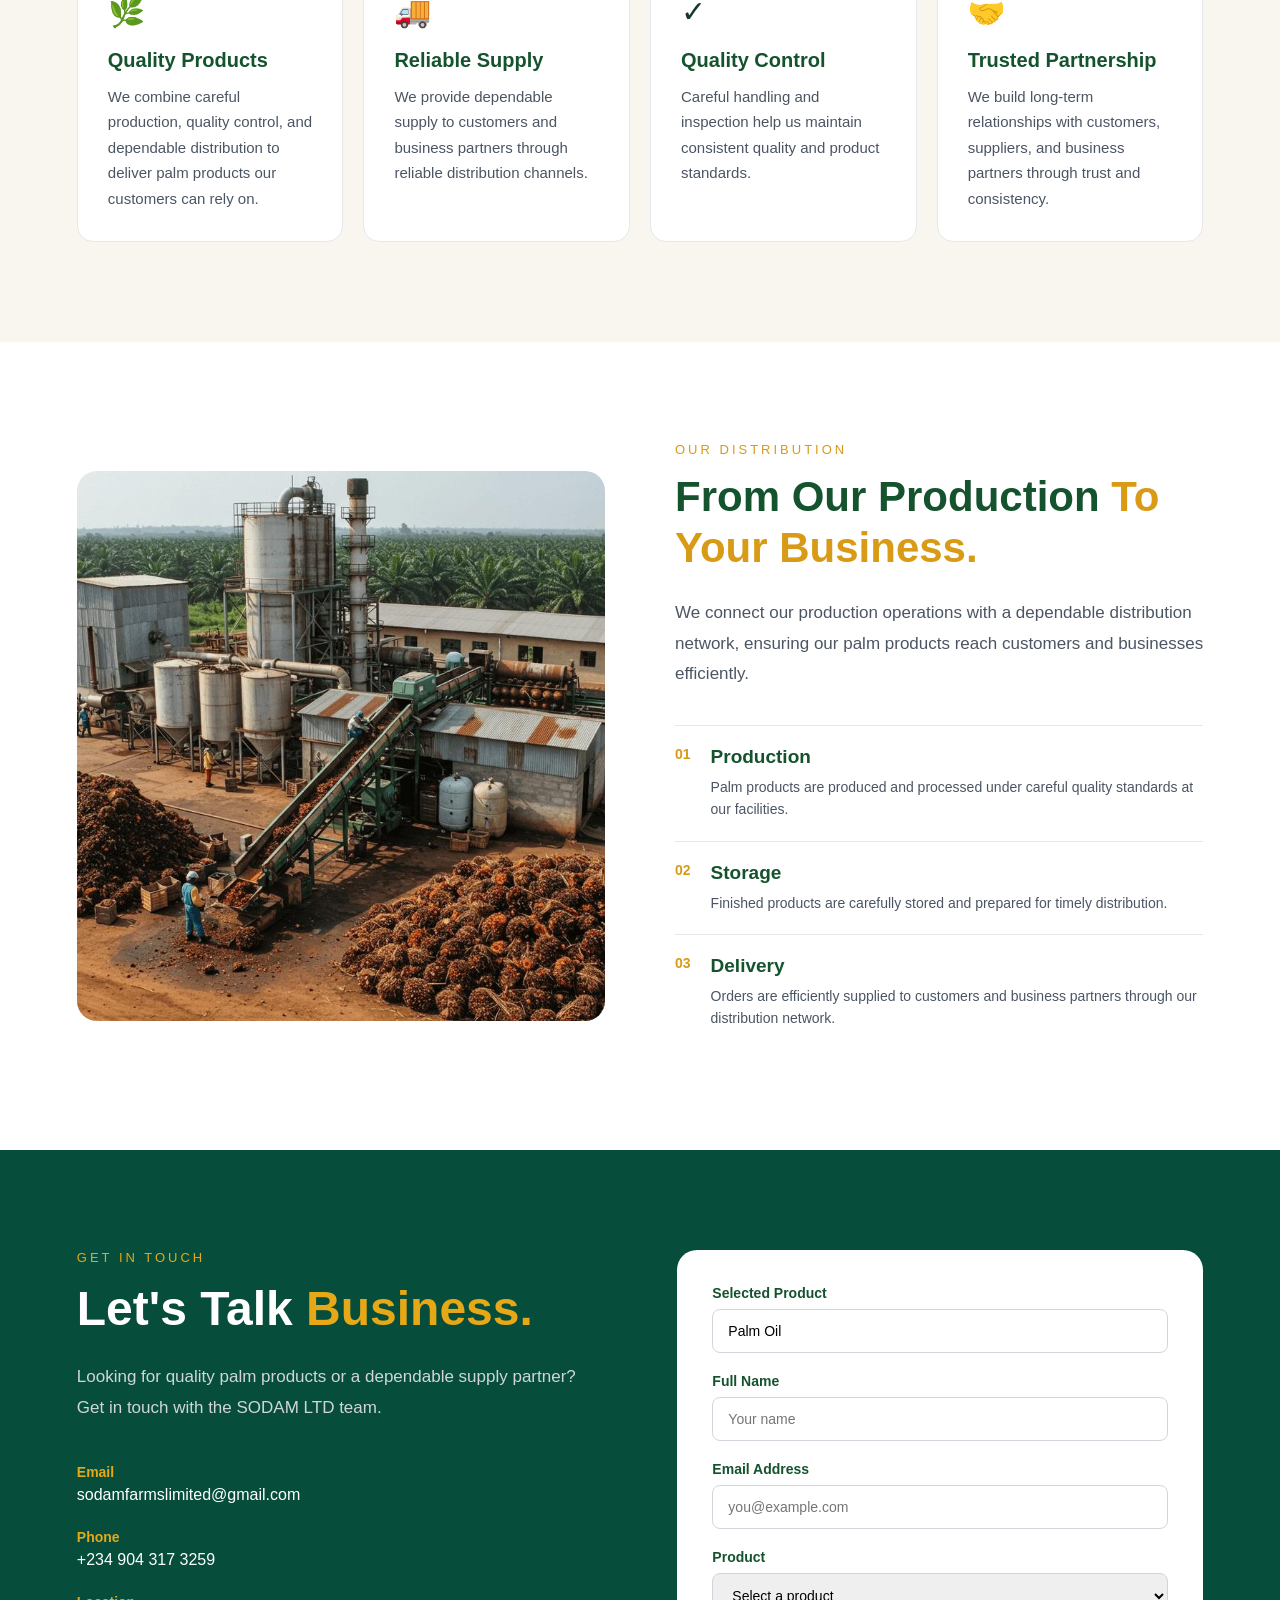
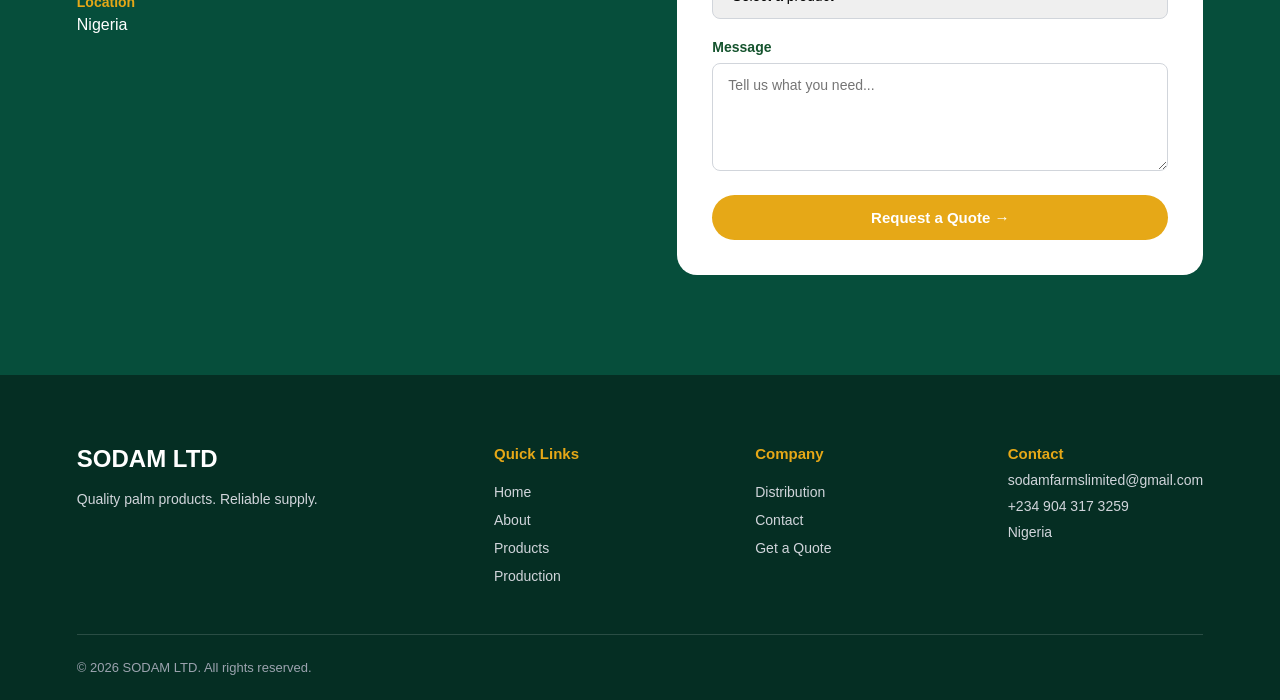
==== commit 08bd4c72: "Update index.html" ====
--- a/index.html
+++ b/index.html
@@ -3,6 +3,7 @@
 
 <head>
     <meta charset="UTF-8">
+    <meta name="google-site-verification" content="23bc2mPwxR67FR3_NtaBaujgmT6JeaJKgsaaQaeY4Jw" />
     <meta name="viewport" content="width=device-width, initial-scale=1.0">
 
     <title>SODAM LTD | Quality Palm Oil & Agricultural Products</title>
@@ -559,10 +560,9 @@
 
     <div class="contact-form">
 
-        <<form action="https://formspree.io/f/moeqrwew"
+        <form action="https://formspree.io/f/moeqrwew"
     method="POST">
-    <input type="hidden" name="_next" value="https://sodam-palm-oil-website.vercel.app/thank-you.html">
-<input type="hidden" name="_next" value="thank-you.html">
+ 
 <div class="form-group">
     <label for="selected-product">Selected Product</label>
     <input
@@ -708,7 +708,7 @@
 
             <h3>Contact</h3>
 
-            <p>sodamfarms@gmail.com</p>
+            <p>sodamfarmslimited@gmail.com</p>
             <p>+234 904 317 3259</p>
             <p>Nigeria</p>
 
--- a/style.css
+++ b/style.css
@@ -595,6 +595,14 @@
     font-size: 16px;
     color: white;
 }
+.contact-details a {
+    color: white;
+    text-decoration: none;
+}
+
+.contact-details a:hover {
+    color: #e6a817;
+}
 
 .contact-form {
     width: 50%;
@@ -714,7 +722,16 @@
     color: #d1d5db;
     font-size: 14px;
     margin-bottom: 10px;
-}
+} 
+.footer-contact a {
+    color: #d1d5db;
+    text-decoration: none;
+}
+
+.footer-contact a:hover {
+    color: #e6a817;
+}
+
 
 .footer-bottom {
     border-top: 1px solid rgba(255, 255, 255, 0.15);
@@ -1177,4 +1194,4 @@
     .product-cta {
         padding: 35px 25px;
     }
-}+}
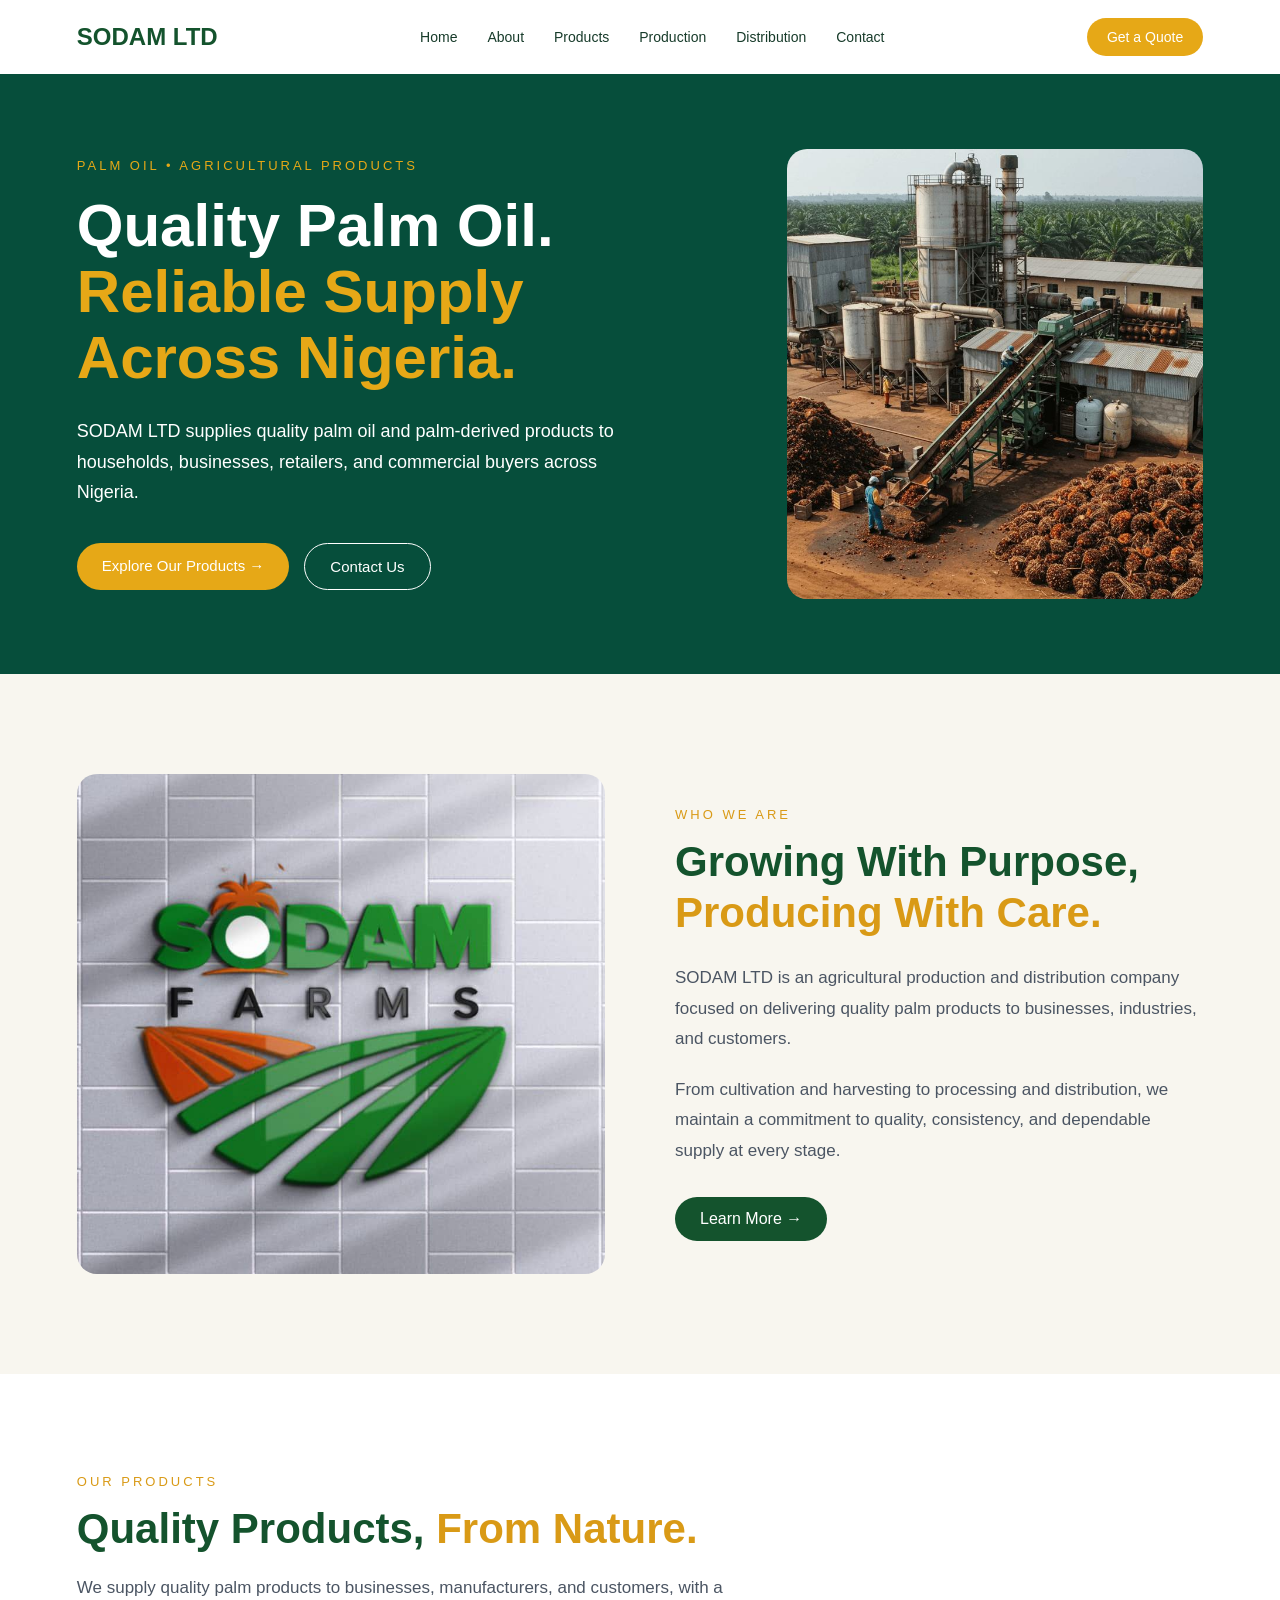
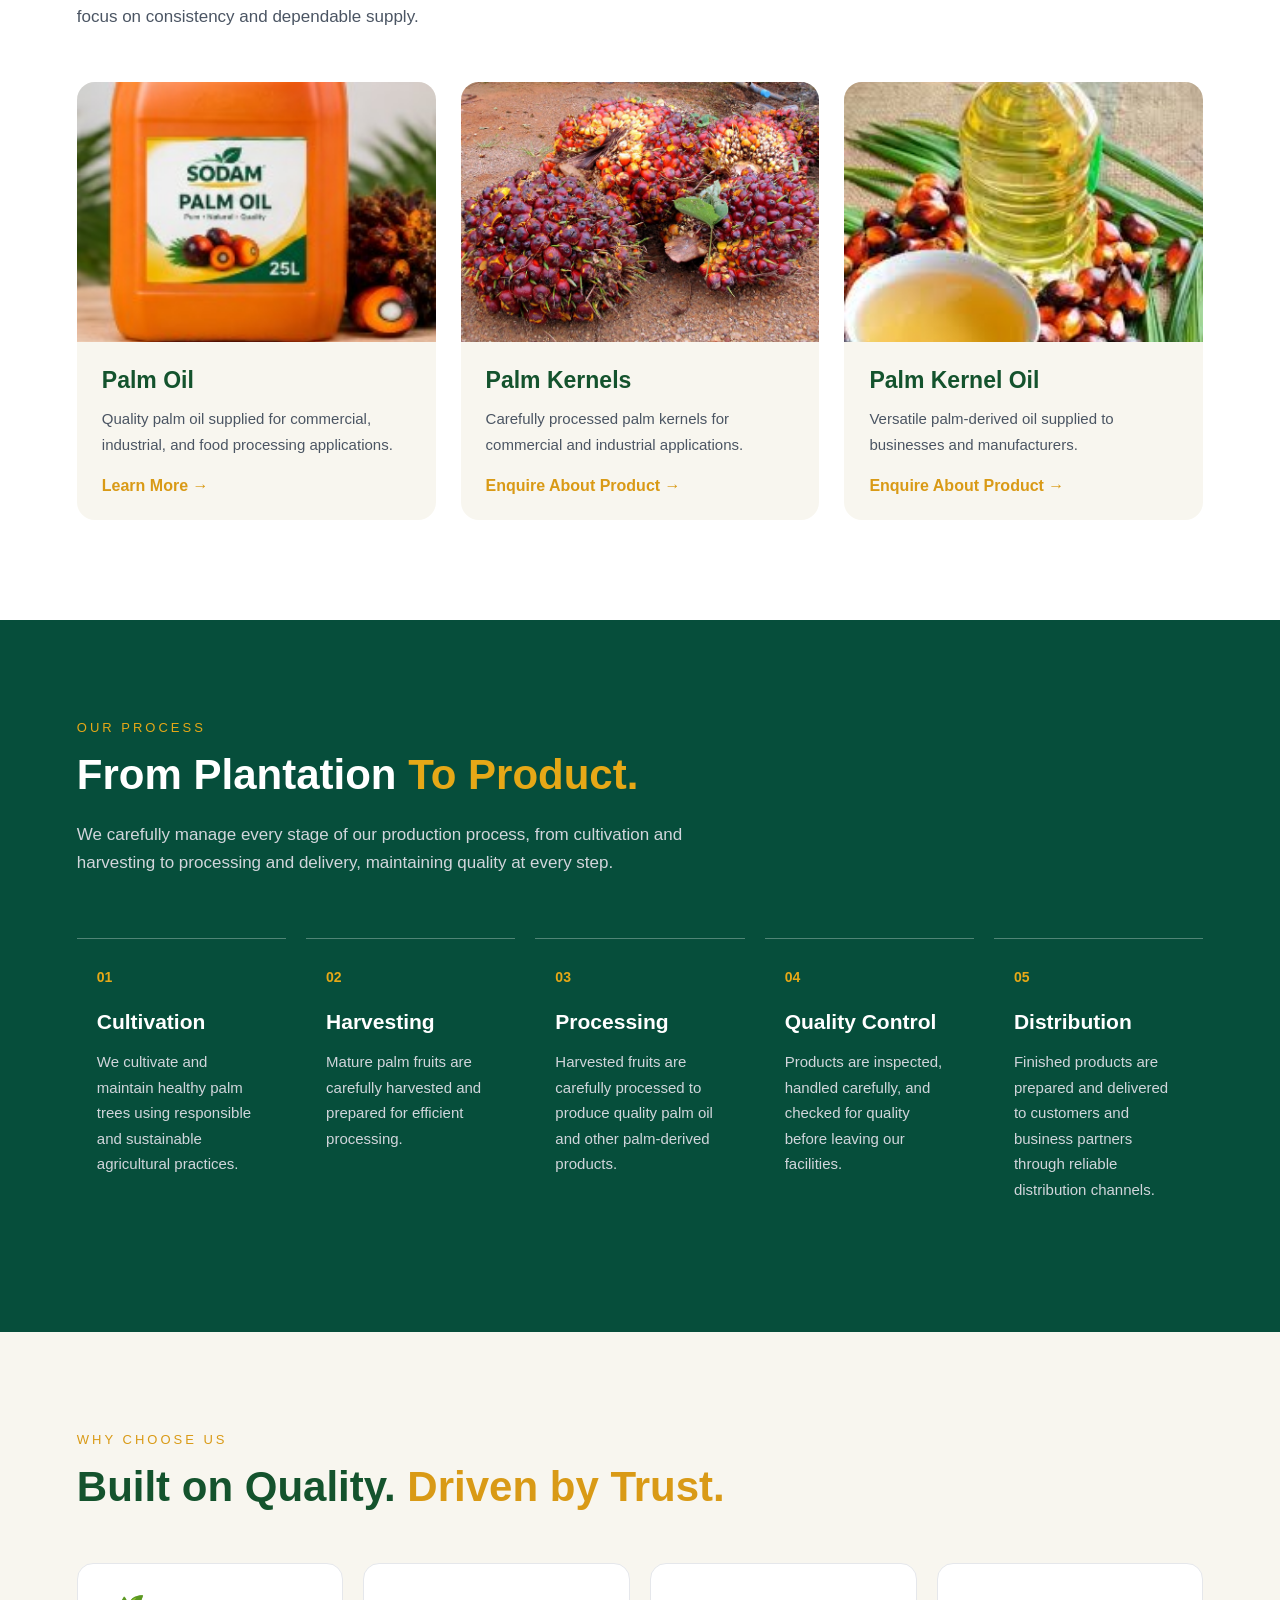
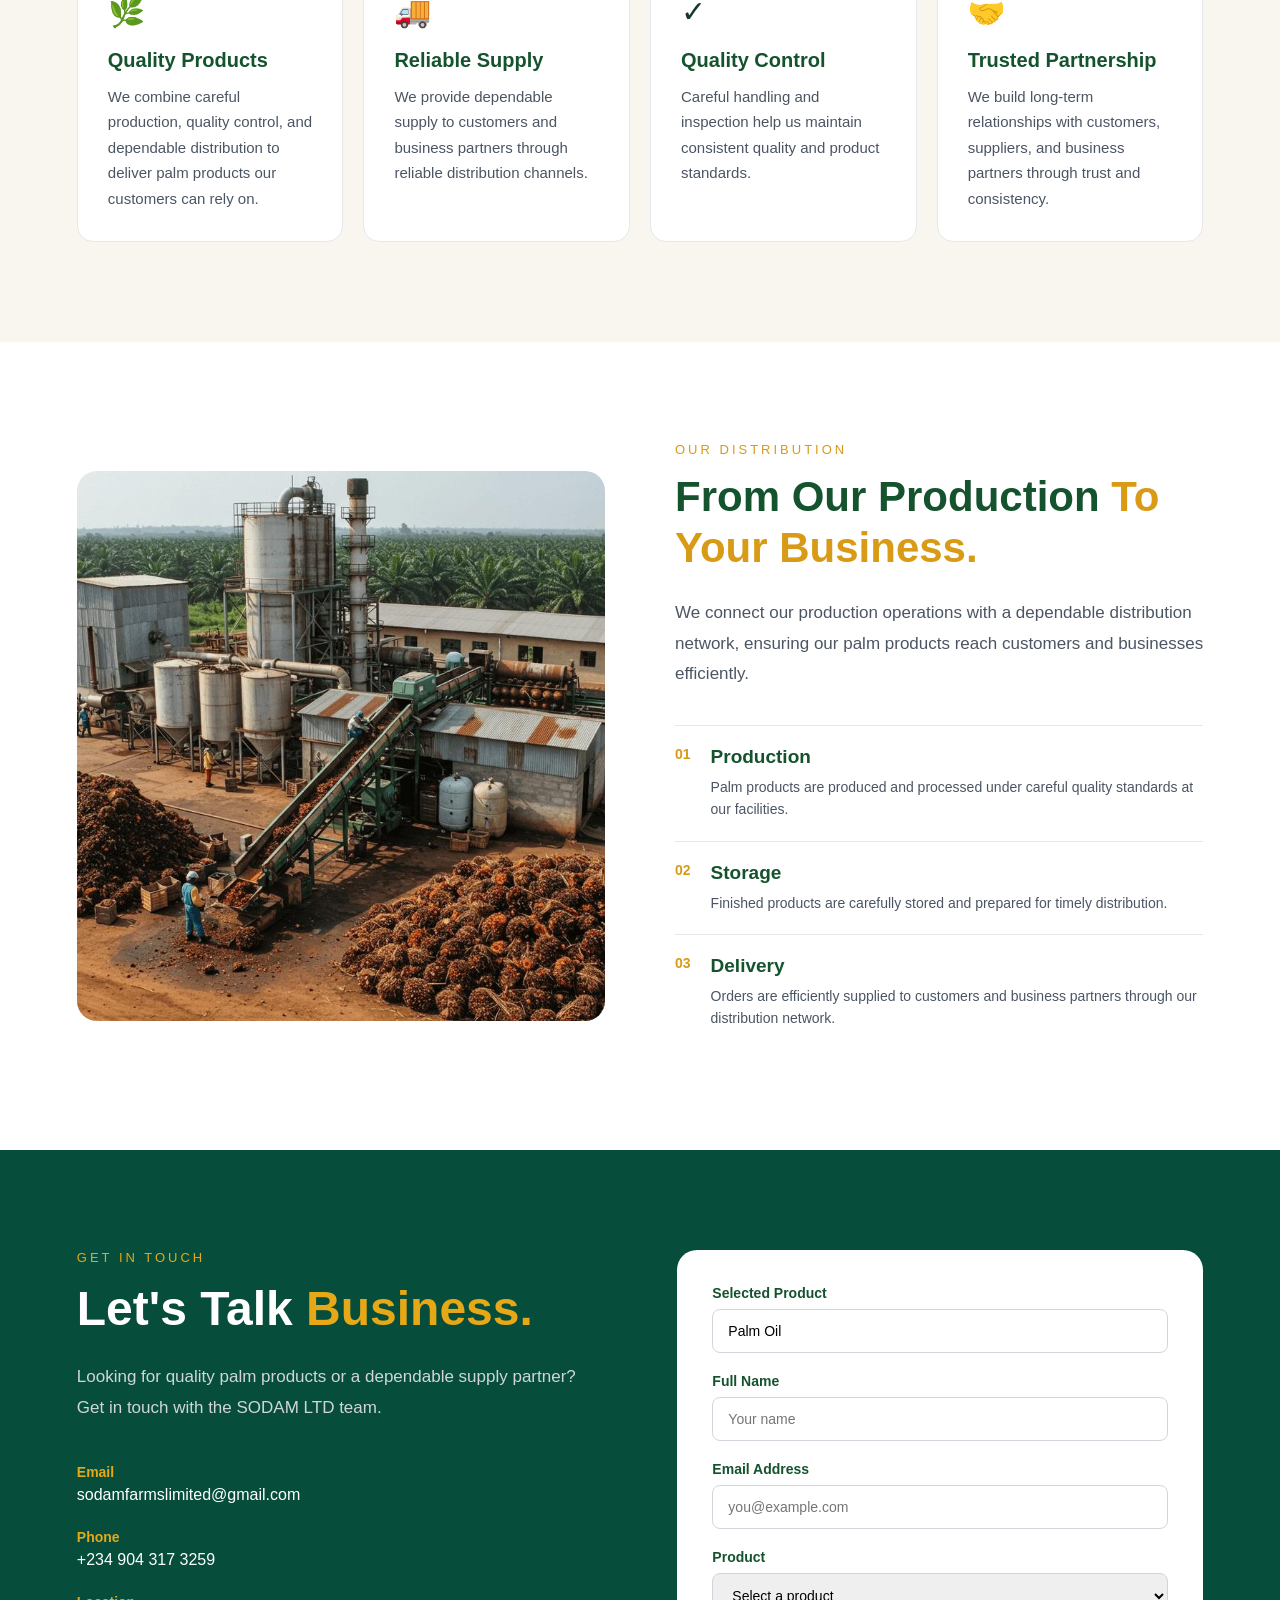
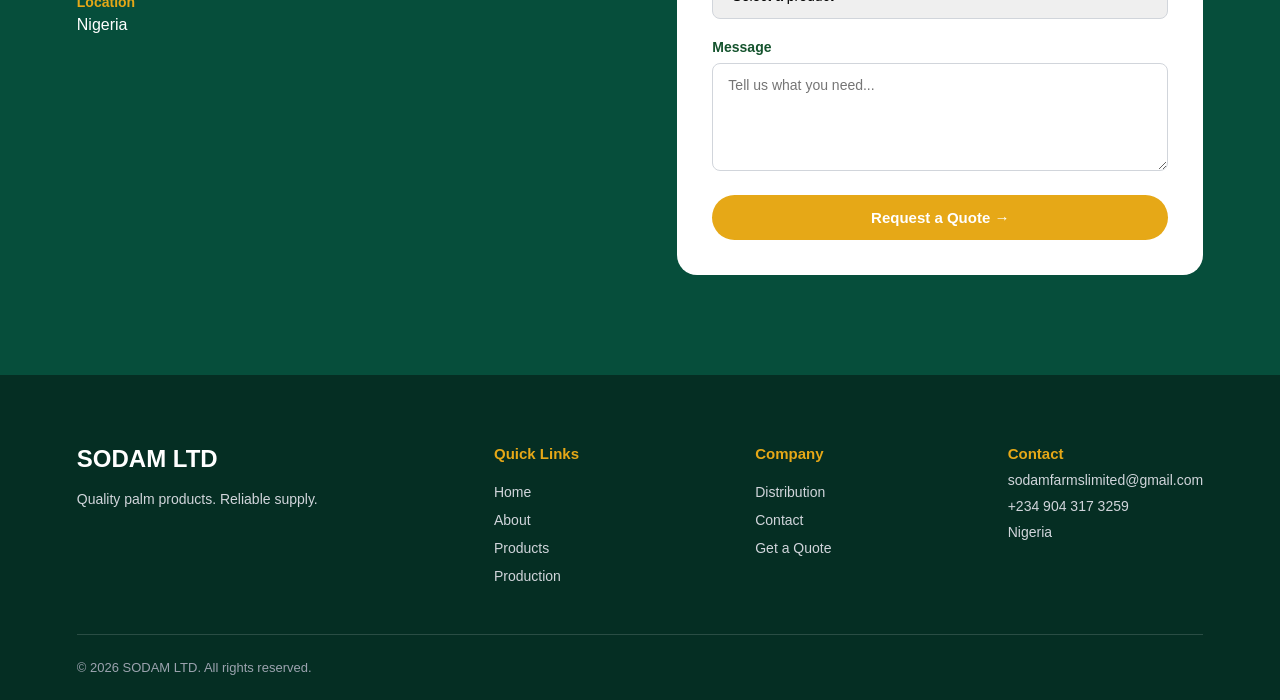
==== commit 963957d0: "Update index.html" ====
--- a/index.html
+++ b/index.html
@@ -9,6 +9,17 @@
     <title>SODAM LTD | Quality Palm Oil & Agricultural Products</title>
     <meta name="description" content="SODAM LTD supplies quality palm oil and palm-derived agricultural products to households, businesses, retailers, and commercial buyers across Nigeria.">
 <link rel="icon" type="image/png" href="images/sodam.png">
+    <script type="application/ld+json">
+{ "@context": "https://schema.org",
+  "@type": "Organization",
+  "name": "SODAM LTD",
+  "url": "https://sodam-palm-oil-website.vercel.app/",
+  "logo": "https://sodam-palm-oil-website.vercel.app/images/sodam.png",
+  "email": "sodamfarms@gmail.com",
+  "telephone": "+234 904 317 3259",
+  "description": "SODAM LTD is an agricultural production and distribution company supplying quality palm oil and palm-derived products across Nigeria."
+}
+</script>
     <link rel="stylesheet" href="style.css">
 </head>
 
@@ -52,15 +63,15 @@
     PALM OIL • AGRICULTURAL PRODUCTS
 </p>
 
-       <h1>
-    Quality Palm Products.
-    <span>Built for Reliable Supply.</span>
+      <h1>
+    Quality Palm Oil.
+    <span>Reliable Supply Across Nigeria.</span>
 </h1>
 
-       <p class="hero-text">
-    We supply quality palm oil and palm-derived products
-    for households, businesses, retailers, and commercial
-    buyers across Nigeria.
+      <p class="hero-text">
+    SODAM LTD supplies quality palm oil and palm-derived products
+    to households, businesses, retailers, and commercial buyers
+    across Nigeria.
 </p>
 
         <div class="hero-buttons">
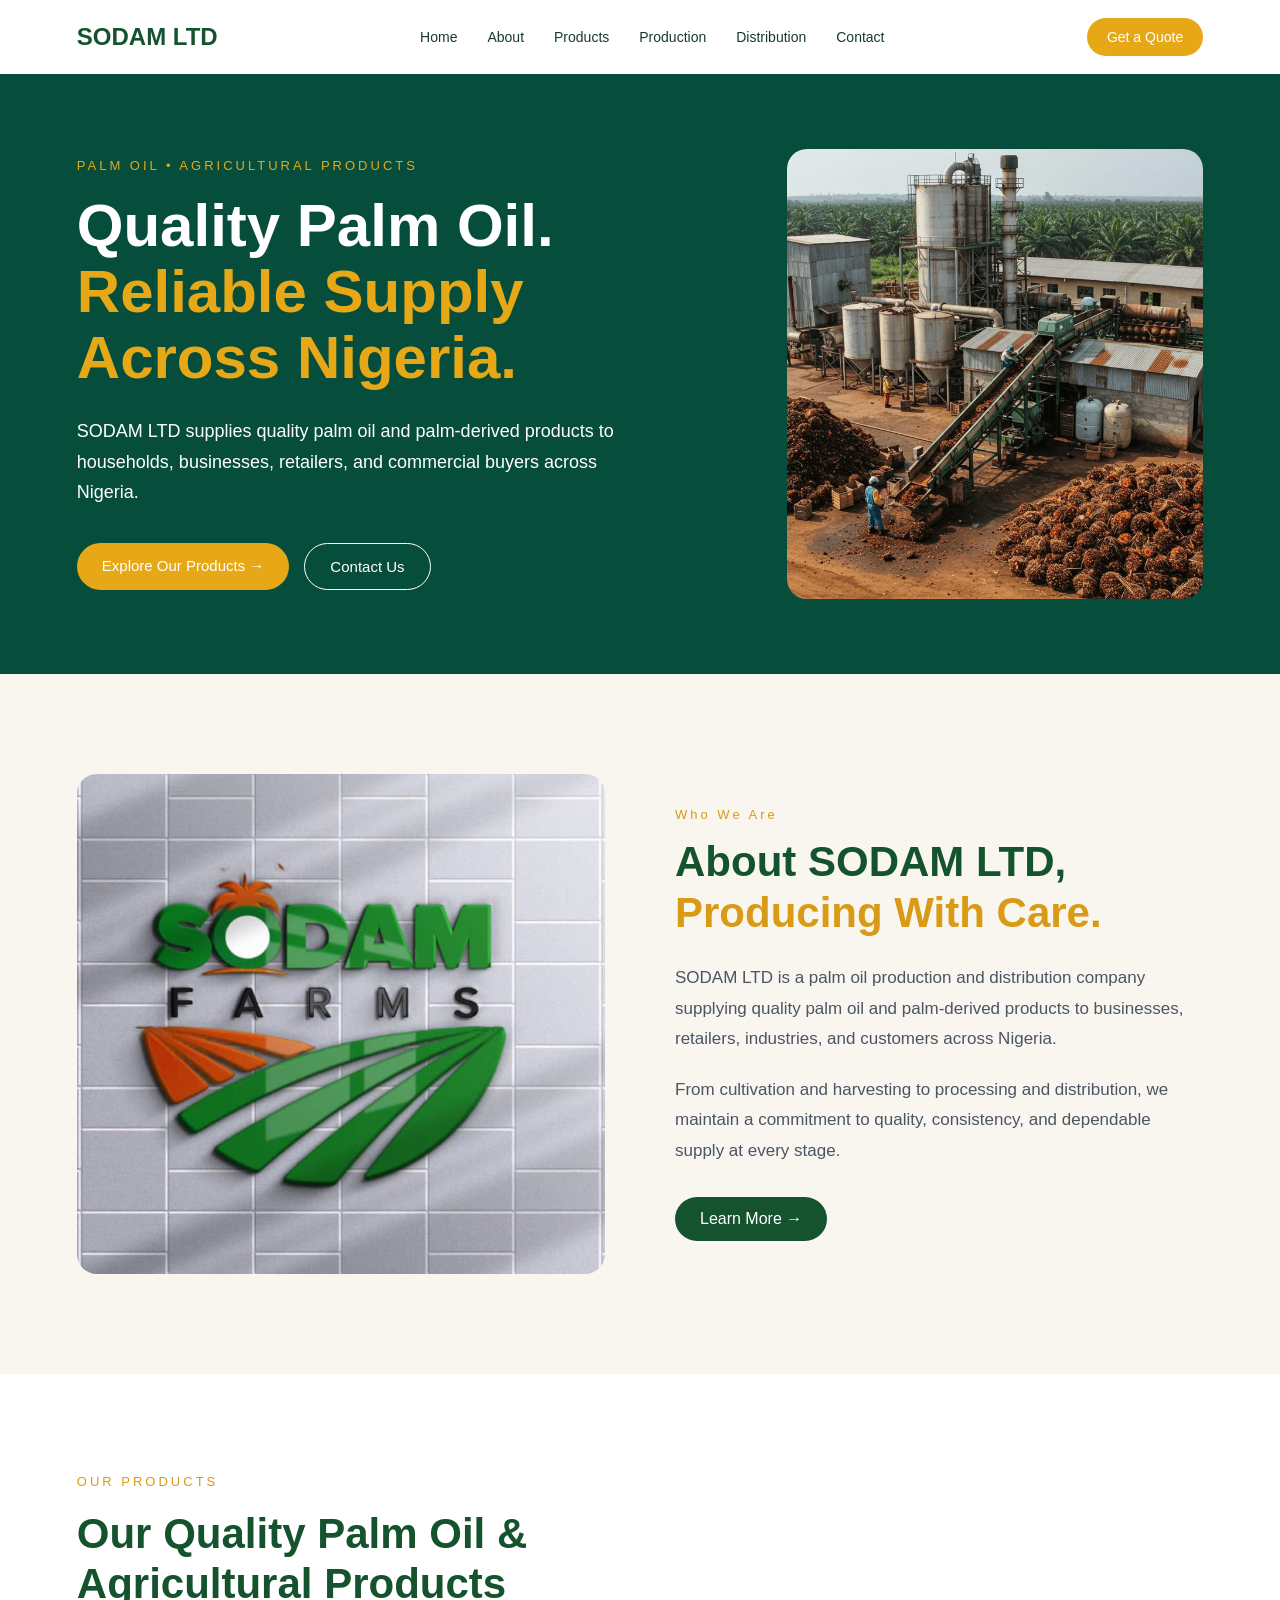
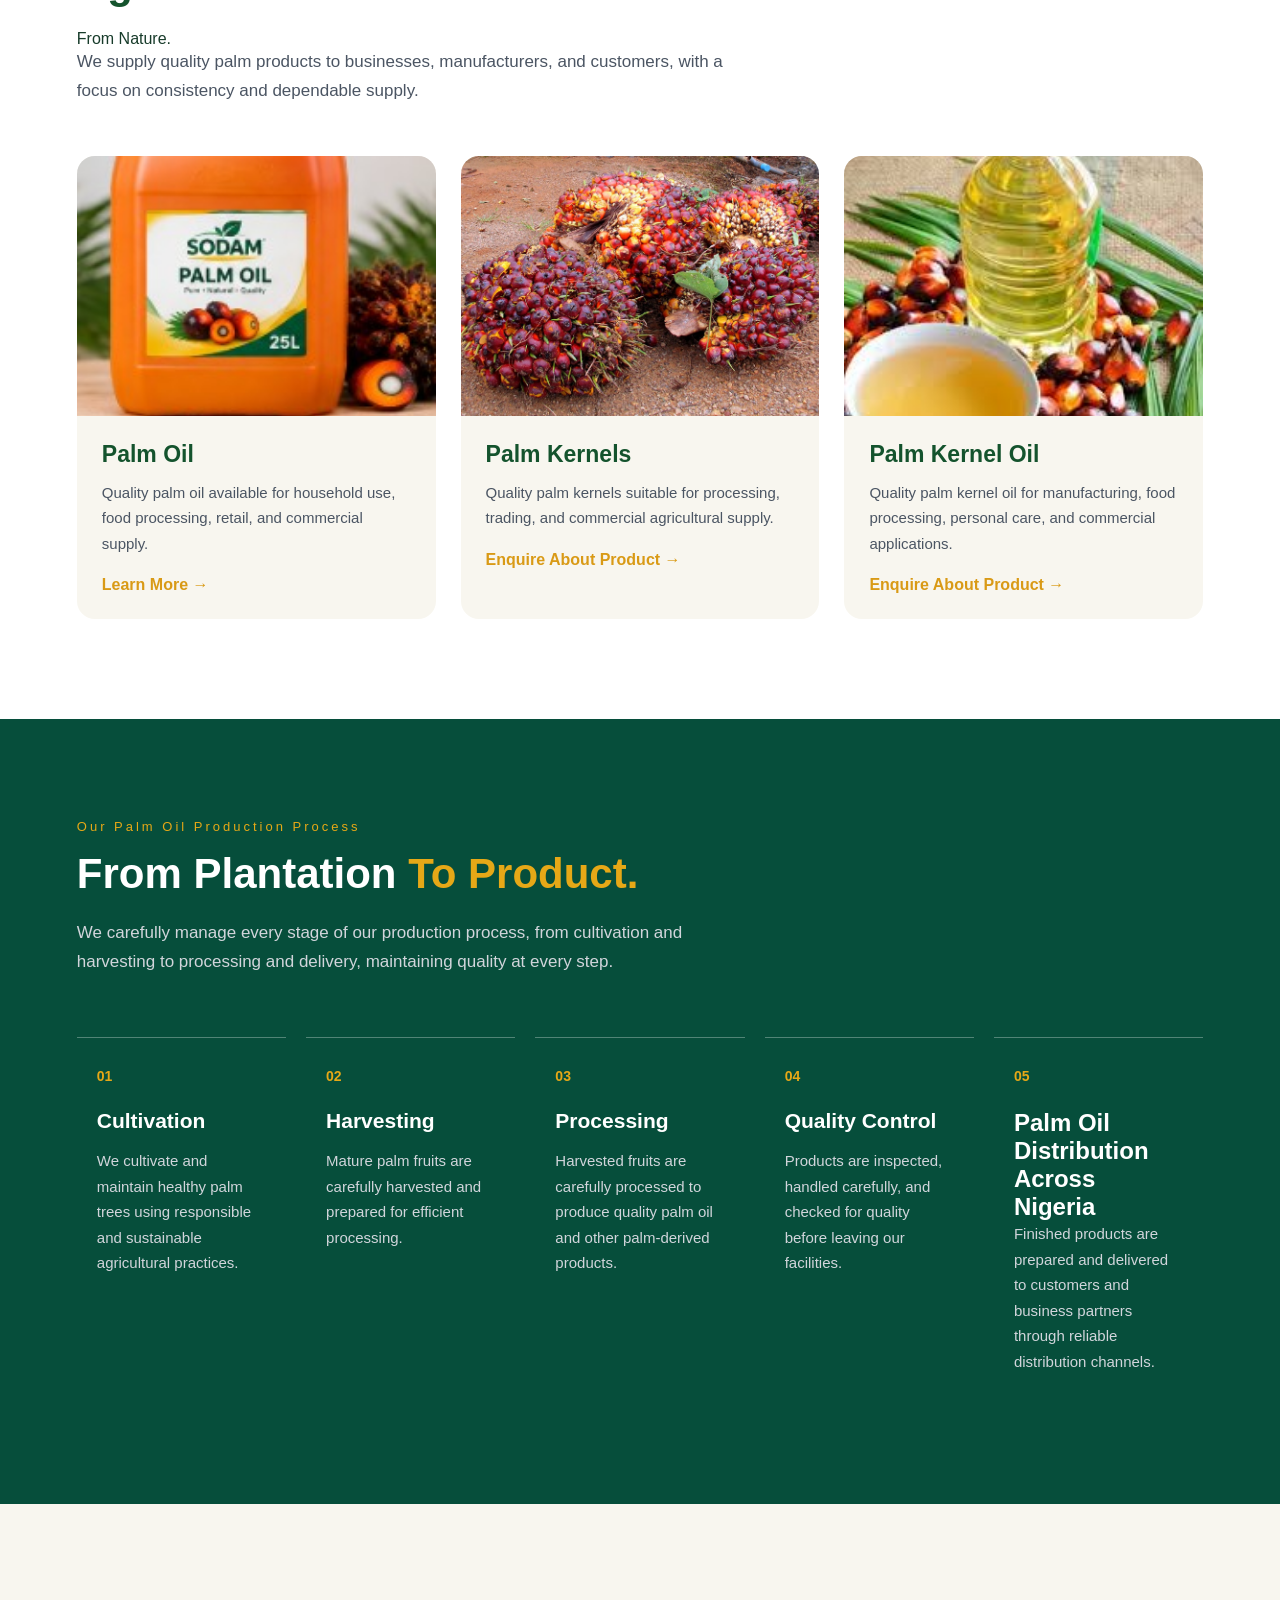
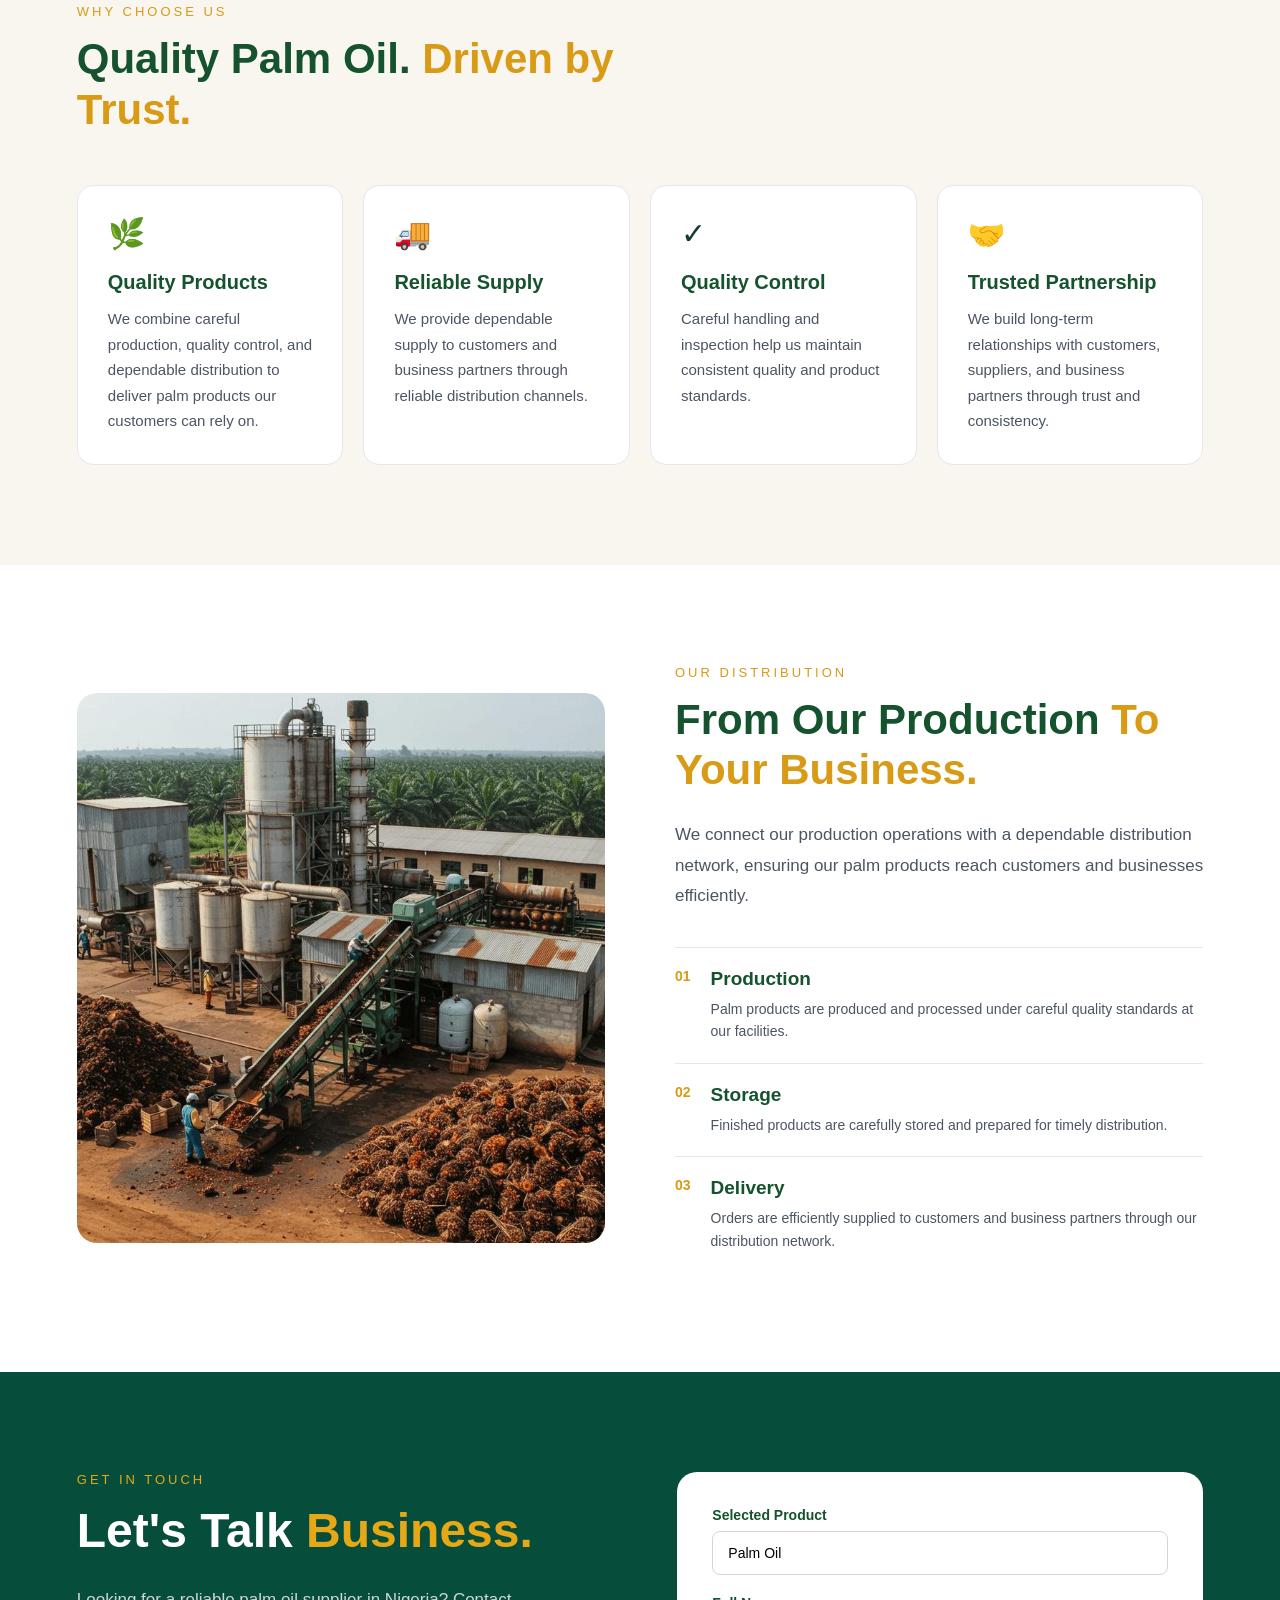
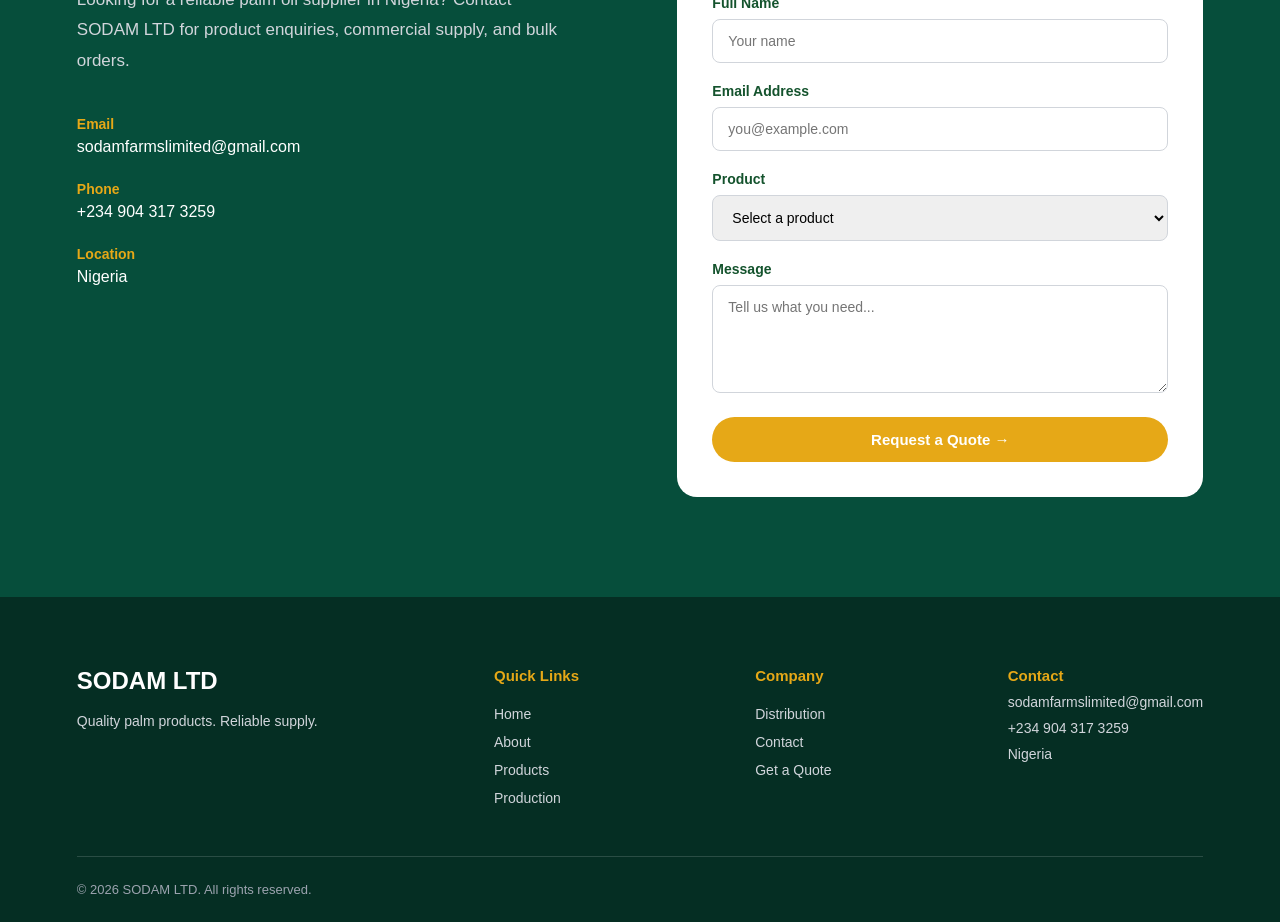
==== commit df0eb12e: "Update index.html" ====
--- a/index.html
+++ b/index.html
@@ -112,24 +112,24 @@
     <div class="about-content">
 
         <p class="section-label">
-            WHO WE ARE
+          Who We Are
         </p>
 
         <h2>
-            Growing With Purpose,
+            About SODAM LTD,
             <span>Producing With Care.</span>
         </h2>
 
         <p>
-    SODAM LTD is an agricultural production and distribution
-    company focused on delivering quality palm products to
-    businesses, industries, and customers.
-</p>
-
-<p>
-    From cultivation and harvesting to processing and
-    distribution, we maintain a commitment to quality,
-    consistency, and dependable supply at every stage.
+    SODAM LTD is a palm oil production and distribution company
+    supplying quality palm oil and palm-derived products to
+    businesses, retailers, industries, and customers across Nigeria.
+</p>
+
+<p>
+    From cultivation and harvesting to processing and distribution,
+    we maintain a commitment to quality, consistency, and dependable
+    supply at every stage.
 </p>
 
         <a href="#" class="about-button">
@@ -150,7 +150,7 @@
         </p>
 
         <h2>
-            Quality Products,
+           <h2>Our Quality Palm Oil & Agricultural Products</h2>
             <span>From Nature.</span>
         </h2>
 
@@ -170,7 +170,7 @@
             <div class="product-image">
                 <img
                     src="images/25 litres.jpg"
-                    alt="Palm oil"
+                    alt="SODAM LTD palm oil"
                 >
             </div>
 
@@ -179,8 +179,8 @@
               <h3>Palm Oil</h3>
 
 <p>
-    Quality palm oil supplied for commercial,
-    industrial, and food processing applications.
+    Quality palm oil available for household use, food processing,
+    retail, and commercial supply.
 </p>
 
 
@@ -196,7 +196,7 @@
             <div class="product-image">
                 <img
                     src="images/palm oil one.jpg"
-                    alt="Palm kernels"
+                    alt="SODAM LTD palm kernels"
                 >
             </div>
             
@@ -206,8 +206,8 @@
                 <h3>Palm Kernels</h3>
 
 <p>
-    Carefully processed palm kernels
-    for commercial and industrial applications.
+    Quality palm kernels suitable for processing, trading, and
+    commercial agricultural supply.
 </p>
 
 <a href="#contact">Enquire About Product →</a>
@@ -222,7 +222,7 @@
             <div class="product-image">
                 <img
                     src="images/kernel oil.jpg"
-                    alt="Palm kernel oil"
+                   alt="SODAM LTD palm kernel oil"
                 >
             </div>
 
@@ -231,8 +231,8 @@
                <h3>Palm Kernel Oil</h3>
 
 <p>
-    Versatile palm-derived oil supplied
-    to businesses and manufacturers.
+    Quality palm kernel oil for manufacturing, food processing,
+    personal care, and commercial applications.
 </p>
 
 <a href="#contact">Enquire About Product →</a>
@@ -251,7 +251,7 @@
     <div class="production-heading">
 
         <p class="section-label">
-            OUR PROCESS
+           Our Palm Oil Production Process
         </p>
 
         <h2>
@@ -339,7 +339,7 @@
                 05
             </div>
 
-            <h3>Distribution</h3>
+            <h2>Palm Oil Distribution Across Nigeria</h2>
 
 <p>
     Finished products are prepared and delivered
@@ -363,10 +363,10 @@
             WHY CHOOSE US
         </p>
 
-        <h2>
-            Built on Quality.
-            <span>Driven by Trust.</span>
-        </h2>
+       <h2>
+    Quality Palm Oil.
+    <span>Driven by Trust.</span>
+</h2>
 
     </div>
 
@@ -449,7 +449,7 @@
 
         <img
             src="images/palm oil two.jpg"
-            alt="Palm oil distribution"
+            alt="SODAM LTD palm oil plantation"
         >
 
     </div>
@@ -542,9 +542,10 @@
             <span>Business.</span>
         </h2>
 
-       <p>
-    Looking for quality palm products or a dependable
-    supply partner? Get in touch with the SODAM LTD team.
+      <p>
+    Looking for a reliable palm oil supplier in Nigeria?
+    Contact SODAM LTD for product enquiries, commercial supply,
+    and bulk orders.
 </p>
 
         <div class="contact-details">
